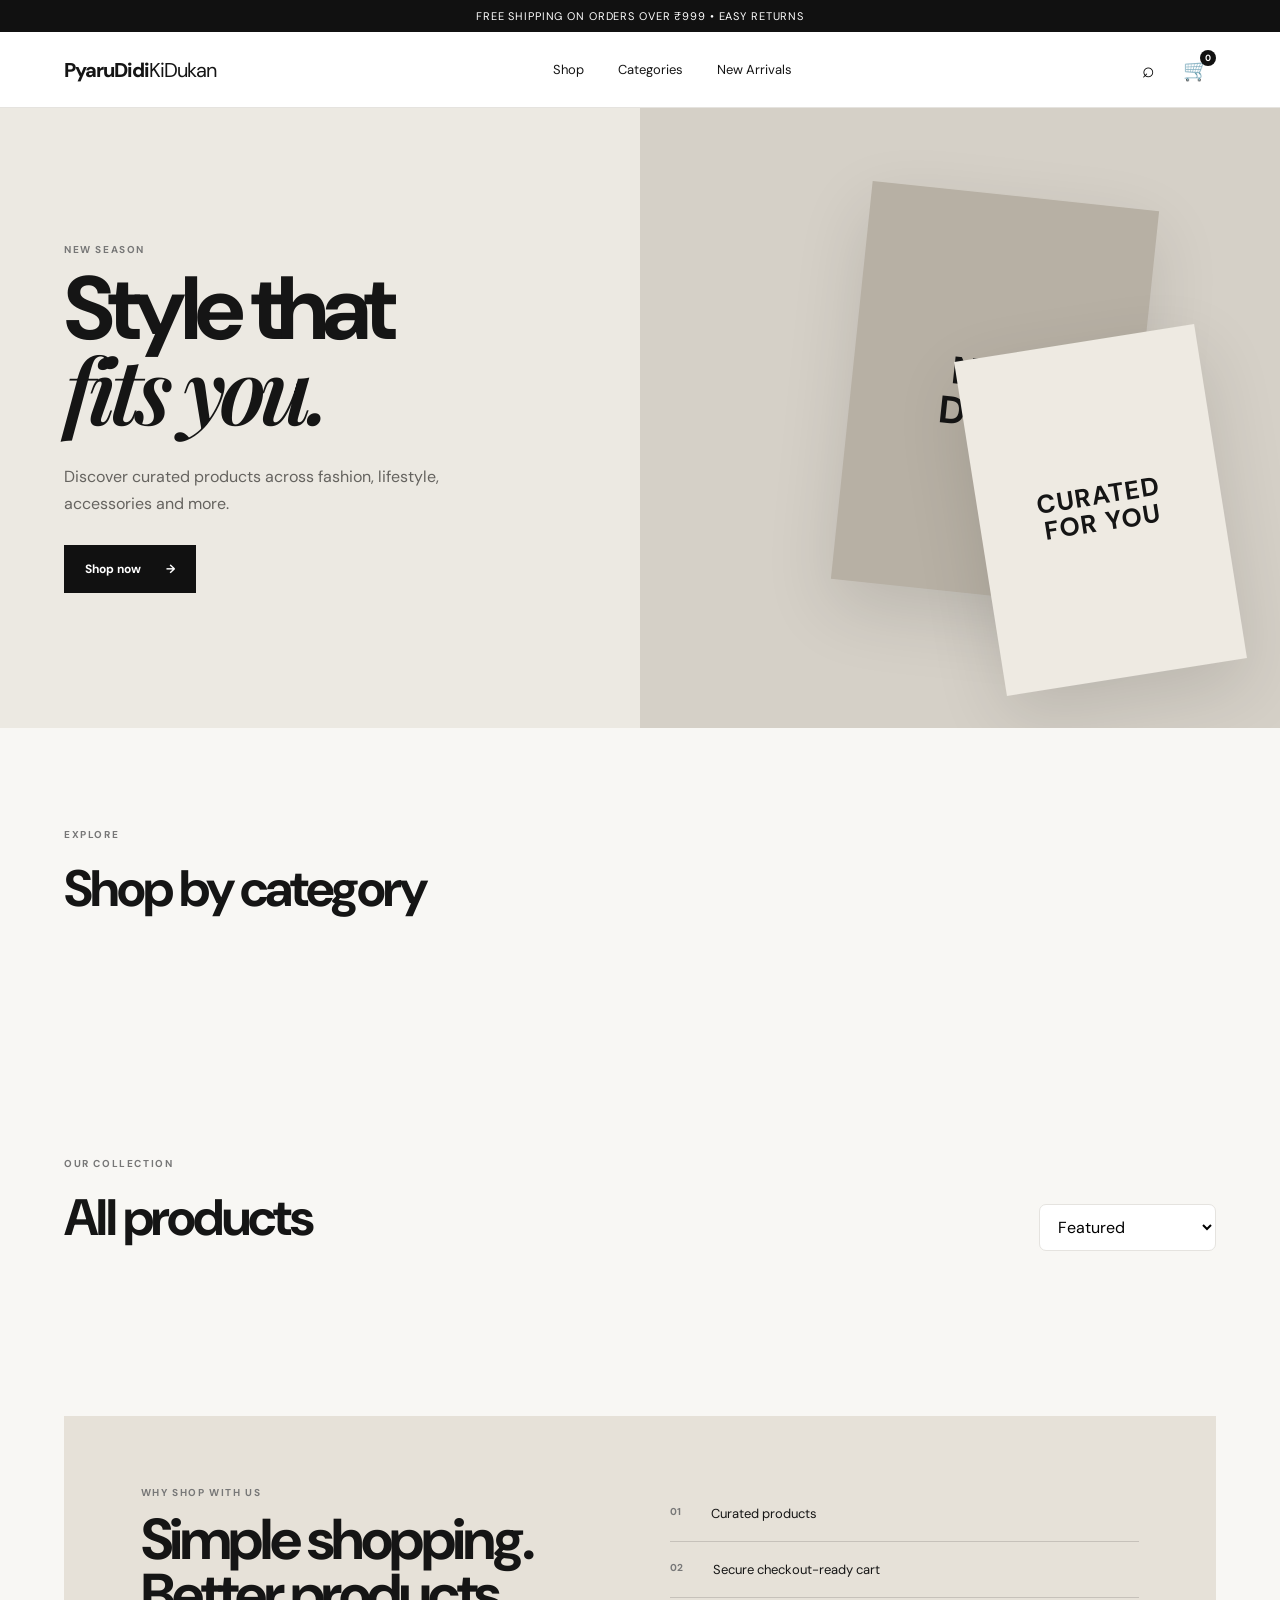
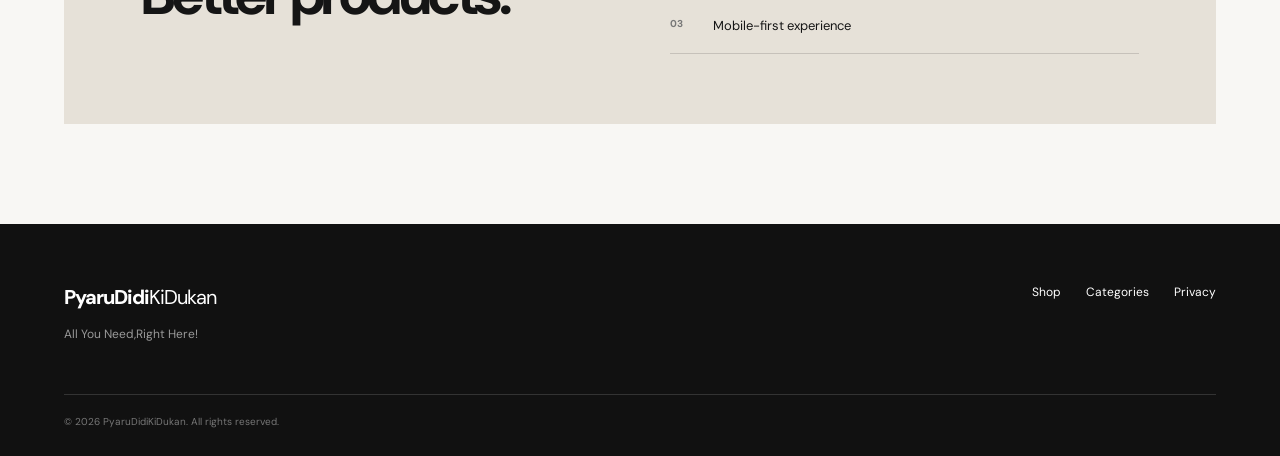
==== index.html @ 13665ea9 "first commit" ====
<!DOCTYPE html>
<html lang="en">
<head>
  <meta charset="UTF-8">
  <meta name="viewport" content="width=device-width, initial-scale=1.0">
  <meta name="description" content="Modern static e-commerce storefront">
  <title>PyaruDidiKiDukan — Modern Store</title>
  <link rel="stylesheet" href="style.css">
</head>
<body>
  <div class="announcement">Free shipping on orders over ₹999 • Easy returns</div>

  <header class="header">
    <a class="logo" href="index.html" aria-label="PyaruDidiKiDukan home">PyaruDidi<span>KiDukan</span></a>
    <nav class="desktop-nav">
      <a href="index.html#shop">Shop</a>
      <a href="index.html#categories">Categories</a>
      <a href="index.html#new">New Arrivals</a>
    </nav>
    <div class="header-actions">
      <button class="icon-btn" id="searchToggle" aria-label="Search">⌕</button>
      <button class="icon-btn cart-btn" id="cartOpen" aria-label="Open cart">🛒<b id="cartCount">0</b></button>
    </div>
  </header>

  <div class="search-bar" id="searchBar">
    <input id="searchInput" type="search" placeholder="Search products..." autocomplete="off">
  </div>

  <main>
    <section class="hero">
      <div class="hero-copy">
        <p class="eyebrow">NEW SEASON</p>
        <h1>Style that<br><em>fits you.</em></h1>
        <p>Discover curated products across fashion, lifestyle, accessories and more.</p>
        <a class="primary-btn" href="#shop">Shop now <span>→</span></a>
      </div>
      <div class="hero-art">
        <div class="hero-card card-one">NEW<br>DROP</div>
        <div class="hero-card card-two">CURATED<br>FOR YOU</div>
      </div>
    </section>

    <section class="section" id="categories">
      <div class="section-head">
        <div>
          <p class="eyebrow">EXPLORE</p>
          <h2>Shop by category</h2>
        </div>
      </div>
      <div class="category-grid" id="categoryGrid"></div>
    </section>

    <section class="section" id="shop">
      <div class="section-head">
        <div>
          <p class="eyebrow">OUR COLLECTION</p>
          <h2>All products</h2>
        </div>
        <select id="sortSelect" class="sort-select" aria-label="Sort products">
          <option value="featured">Featured</option>
          <option value="price-low">Price: Low to high</option>
          <option value="price-high">Price: High to low</option>
          <option value="name">Name: A–Z</option>
        </select>
      </div>
      <div class="active-filter" id="activeFilter"></div>
      <div class="product-grid" id="productGrid"></div>
      <div class="empty-state" id="emptyState" hidden>
        <div>⌕</div>
        <h3>No products found</h3>
        <p>Try another search or category.</p>
      </div>
    </section>

    <section class="promo" id="new">
      <div>
        <p class="eyebrow">WHY SHOP WITH US</p>
        <h2>Simple shopping.<br>Better products.</h2>
      </div>
      <div class="benefits">
        <div><strong>01</strong><span>Curated products</span></div>
        <div><strong>02</strong><span>Secure checkout-ready cart</span></div>
        <div><strong>03</strong><span>Mobile-first experience</span></div>
      </div>
    </section>
  </main>

  <footer>
    <div class="footer-brand">
      <a class="logo" href="index.html">PyaruDidi<span>KiDukan</span></a>
      <p>All You Need,Right Here!</p>
    </div>
    <div class="footer-links">
      <a href="#shop">Shop</a>
      <a href="#categories">Categories</a>
      <a href="privacy.html">Privacy</a>
    </div>
    <p class="copyright">© <span id="year"></span> PyaruDidiKiDukan. All rights reserved.</p>
  </footer>

  <div class="overlay" id="overlay"></div>

  <aside class="cart-drawer" id="cartDrawer" aria-label="Shopping cart">
    <div class="cart-head">
      <h2>Your cart</h2>
      <button class="close-btn" id="cartClose">×</button>
    </div>
    <div class="cart-items" id="cartItems"></div>
    <div class="cart-empty" id="cartEmpty">
      <div class="empty-icon">🛒</div>
      <h3>Your cart is empty</h3>
      <p>Add something you love.</p>
    </div>
    <div class="cart-footer" id="cartFooter">
      <div class="total-row"><span>Subtotal</span><strong id="cartSubtotal">₹0</strong></div>
      <p>Shipping and taxes are calculated at checkout.</p>
      <button class="primary-btn full" id="checkoutBtn">Proceed to checkout</button>
    </div>
  </aside>

  <div class="product-modal" id="productModal">
    <button class="modal-close" id="modalClose">×</button>
    <div id="modalContent"></div>
  </div>

  <div class="toast" id="toast"></div>

  <script src="products.js"></script>
  <script src="app.js"></script>
</body>
</html>
---- style.css ----
@import url('https://fonts.googleapis.com/css2?family=DM+Sans:wght@400;500;600;700&family=Playfair+Display:ital,wght@0,600;1,600&display=swap');

:root {
  --bg: #f8f7f4;
  --surface: #fff;
  --text: #151515;
  --muted: #777;
  --line: #e5e3df;
  --accent: #111;
  --radius: 18px;
}

* { box-sizing: border-box; margin: 0; padding: 0; }
html { scroll-behavior: smooth; }
body { font-family: "DM Sans", sans-serif; background: var(--bg); color: var(--text); }
body.no-scroll { overflow: hidden; }
button, input, select { font: inherit; }
button, a { -webkit-tap-highlight-color: transparent; }
button { cursor: pointer; border: 0; }
a { color: inherit; text-decoration: none; }

.announcement {
  background: #111; color: #fff; text-align: center; padding: 9px 16px;
  font-size: 11px; letter-spacing: .08em; text-transform: uppercase;
}
.header {
  height: 76px; background: rgba(255,255,255,.94); backdrop-filter: blur(15px);
  display: flex; align-items: center; justify-content: space-between; padding: 0 5vw;
  position: sticky; top: 0; z-index: 30; border-bottom: 1px solid var(--line);
}
.logo { font-weight: 800; font-size: 20px; letter-spacing: -.05em; }
.logo span { font-weight: 400; }
.desktop-nav { display: flex; gap: 34px; font-size: 13px; }
.desktop-nav a:hover, .footer-links a:hover { opacity: .55; }
.header-actions { display: flex; gap: 8px; }
.icon-btn { width: 40px; height: 40px; background: transparent; font-size: 21px; position: relative; }
.cart-btn b {
  position: absolute; right: 0; top: 0; background: #111; color: #fff; border-radius: 50%;
  min-width: 16px; height: 16px; padding: 0 4px; font-size: 9px; display: grid; place-items: center;
}
.search-bar { display: none; padding: 12px 5vw; background: #fff; border-bottom: 1px solid var(--line); }
.search-bar.open { display: block; }
.search-bar input {
  width: 100%; border: 0; outline: 0; background: #f5f4f1; padding: 15px 18px; border-radius: 10px;
}

.hero {
  min-height: 620px; display: grid; grid-template-columns: 1fr 1fr; overflow: hidden; background: #ece9e2;
}
.hero-copy { padding: 8vw 5vw; display: flex; flex-direction: column; justify-content: center; }
.eyebrow { font-size: 10px; letter-spacing: .16em; font-weight: 700; color: var(--muted); margin-bottom: 14px; }
.hero h1 { font-size: clamp(54px, 7vw, 100px); line-height: .88; letter-spacing: -.065em; max-width: 700px; }
.hero h1 em { font-family: "Playfair Display", serif; font-weight: 600; }
.hero-copy > p:not(.eyebrow) { max-width: 430px; margin: 28px 0; color: #65635f; line-height: 1.7; }
.primary-btn {
  width: fit-content; display: inline-flex; align-items: center; justify-content: center; gap: 25px;
  background: #111; color: #fff; padding: 16px 21px; font-size: 12px; font-weight: 700;
  transition: transform .2s, background .2s;
}
.primary-btn:hover { transform: translateY(-2px); background: #333; }
.primary-btn.full { width: 100%; }
.hero-art { position: relative; overflow: hidden; background: #d5d0c7; }
.hero-card {
  position: absolute; display: grid; place-items: center; text-align: center; font-weight: 700;
  letter-spacing: .05em; line-height: 1.05; box-shadow: 0 25px 70px rgba(0,0,0,.12);
}
.card-one { width: 45%; aspect-ratio: .72; right: 22%; top: 14%; background: #b7b0a4; font-size: clamp(22px, 3vw, 44px); transform: rotate(6deg); }
.card-two { width: 38%; aspect-ratio: .72; right: 9%; bottom: 8%; background: #eeeae2; font-size: clamp(14px, 2vw, 26px); transform: rotate(-9deg); }

.section { padding: 100px 5vw; }
.section-head { display: flex; justify-content: space-between; align-items: end; gap: 20px; margin-bottom: 35px; }
.section h2 { font-size: clamp(32px, 4vw, 54px); letter-spacing: -.05em; }
.sort-select { border: 1px solid var(--line); background: #fff; padding: 11px 14px; outline: 0; border-radius: 7px; }
.category-grid { display: grid; grid-template-columns: repeat(4, 1fr); gap: 14px; }
.category-card { text-align: left; background: transparent; position: relative; overflow: hidden; border-radius: var(--radius); aspect-ratio: 1; }
.category-card img { width: 100%; height: 100%; object-fit: cover; display: block; filter: brightness(.72); transition: transform .45s; }
.category-card:hover img { transform: scale(1.05); }
.category-card span { position: absolute; left: 22px; bottom: 30px; color: #fff; font-size: 25px; font-weight: 600; }
.category-card small { position: absolute; left: 22px; bottom: 14px; color: rgba(255,255,255,.75); font-size: 10px; }
.product-grid { display: grid; grid-template-columns: repeat(4, 1fr); gap: 24px 14px; }
.product-image-wrap { position: relative; aspect-ratio: .78; overflow: hidden; background: #eee; cursor: pointer; }
.product-image { width: 100%; height: 100%; object-fit: cover; display: block; transition: transform .45s; }
.product-image-wrap:hover .product-image { transform: scale(1.035); }
.badge { position: absolute; z-index: 2; top: 13px; left: 13px; background: #fff; padding: 7px 9px; font-size: 8px; font-weight: 800; letter-spacing: .08em; }
.quick-add {
  position: absolute; right: 12px; bottom: 12px; width: 42px; height: 42px; border-radius: 50%;
  background: #fff; font-size: 23px; box-shadow: 0 6px 25px rgba(0,0,0,.13); opacity: 0; transform: translateY(7px); transition: .25s;
}
.product-image-wrap:hover .quick-add { opacity: 1; transform: translateY(0); }
.product-info { padding: 13px 2px; }
.product-category { color: #8a8884; font-size: 9px; text-transform: uppercase; letter-spacing: .1em; margin-bottom: 6px; }
.product-info h3 { font-size: 14px; font-weight: 600; margin-bottom: 9px; cursor: pointer; }
.price { display: flex; align-items: center; gap: 8px; font-size: 12px; }
.price del { color: #999; font-size: 11px; }
.price span { color: #777; font-size: 9px; font-weight: 700; }
.active-filter { min-height: 32px; margin-top: -20px; margin-bottom: 18px; }
.active-filter button { background: #111; color: #fff; border-radius: 20px; padding: 7px 12px; font-size: 10px; }
.empty-state { text-align: center; padding: 80px 20px; }
.empty-state div { font-size: 45px; margin-bottom: 10px; }
.empty-state h3 { font-size: 20px; }
.empty-state p { color: var(--muted); margin-top: 7px; }

.promo { margin: 0 5vw 100px; padding: 70px 6vw; background: #e6e1d8; display: grid; grid-template-columns: 1fr 1fr; gap: 60px; }
.promo h2 { font-size: clamp(35px, 4.5vw, 62px); letter-spacing: -.06em; line-height: .95; }
.benefits { display: grid; }
.benefits div { display: flex; gap: 30px; padding: 19px 0; border-bottom: 1px solid rgba(0,0,0,.14); font-size: 13px; }
.benefits strong { font-size: 10px; color: #777; }
footer { background: #111; color: #fff; padding: 60px 5vw 28px; display: grid; grid-template-columns: 1fr auto; gap: 50px; }
footer .logo { color: #fff; }
.footer-brand p { color: #999; max-width: 340px; font-size: 12px; line-height: 1.6; margin-top: 15px; }
.footer-links { display: flex; gap: 25px; font-size: 12px; }
.copyright { grid-column: 1 / -1; border-top: 1px solid #333; padding-top: 20px; color: #777; font-size: 10px; }

.overlay { position: fixed; inset: 0; background: rgba(0,0,0,.45); z-index: 40; opacity: 0; visibility: hidden; transition: .25s; }
.overlay.show { opacity: 1; visibility: visible; }
.cart-drawer {
  position: fixed; z-index: 50; right: 0; top: 0; width: min(430px, 100%); height: 100dvh;
  background: #fff; transform: translateX(100%); transition: transform .3s; display: flex; flex-direction: column;
}
.cart-drawer.open { transform: translateX(0); }
.cart-head { display: flex; align-items: center; justify-content: space-between; padding: 24px; border-bottom: 1px solid var(--line); }
.cart-head h2 { font-size: 22px; letter-spacing: -.04em; }
.close-btn, .modal-close { background: transparent; font-size: 28px; line-height: 1; }
.cart-items { padding: 15px 24px; overflow: auto; flex: 1; }
.cart-item { display: grid; grid-template-columns: 75px 1fr 20px; gap: 14px; padding: 14px 0; border-bottom: 1px solid var(--line); }
.cart-item img { width: 75px; height: 90px; object-fit: cover; }
.cart-item h4 { font-size: 12px; margin: 2px 0 7px; }
.cart-item p { font-size: 11px; color: #555; }
.qty { display: flex; align-items: center; gap: 12px; margin-top: 13px; }
.qty button { width: 24px; height: 24px; background: #f1f0ed; border-radius: 50%; }
.qty span { font-size: 11px; }
.remove-item { background: transparent; font-size: 18px; color: #888; }
.cart-empty { flex: 1; display: flex; flex-direction: column; align-items: center; justify-content: center; color: #777; }
.empty-icon { font-size: 45px; margin-bottom: 12px; }
.cart-empty h3 { color: #111; font-size: 17px; }
.cart-empty p { font-size: 12px; margin-top: 5px; }
.cart-footer { padding: 20px 24px 28px; border-top: 1px solid var(--line); }
.total-row { display: flex; justify-content: space-between; margin-bottom: 8px; }
.cart-footer > p { color: #888; font-size: 10px; margin-bottom: 18px; }

.product-modal {
  position: fixed; z-index: 60; width: min(900px, calc(100% - 30px)); max-height: calc(100dvh - 30px);
  overflow: auto; left: 50%; top: 50%; transform: translate(-50%, -45%); opacity: 0; visibility: hidden;
  background: #fff; display: grid; grid-template-columns: 1fr 1fr; transition: .25s;
}
.product-modal.show { opacity: 1; visibility: visible; transform: translate(-50%, -50%); }
.modal-close { position: absolute; right: 15px; top: 15px; z-index: 3; }
.modal-image { min-height: 500px; background: #eee; }
.modal-image img { width: 100%; height: 100%; object-fit: cover; }
.modal-info { padding: 70px 45px 45px; display: flex; flex-direction: column; justify-content: center; }
.modal-info h2 { font-size: clamp(28px, 4vw, 46px); line-height: .98; letter-spacing: -.05em; }
.modal-price { font-size: 18px; font-weight: 700; margin: 20px 0; }
.modal-price del { color: #999; font-size: 13px; margin-left: 8px; }
.modal-info > p:not(.eyebrow):not(.sku) { color: #777; font-size: 13px; line-height: 1.7; margin-bottom: 20px; }
.sku { font-size: 9px; color: #aaa; margin-bottom: 25px; }
.toast { position: fixed; z-index: 100; bottom: 25px; left: 50%; transform: translate(-50%, 20px); background: #111; color: #fff; padding: 12px 18px; font-size: 11px; opacity: 0; visibility: hidden; transition: .25s; }
.toast.show { opacity: 1; visibility: visible; transform: translate(-50%, 0); }

@media (max-width: 900px) {
  .hero { min-height: 560px; }
  .category-grid, .product-grid { grid-template-columns: repeat(2, 1fr); }
  .promo { grid-template-columns: 1fr; }
}
@media (max-width: 650px) {
  .header { height: 64px; padding: 0 18px; }
  .desktop-nav { display: none; }
  .announcement { font-size: 8px; }
  .hero { display: block; min-height: 0; }
  .hero-copy { padding: 70px 20px 55px; }
  .hero-art { height: 350px; }
  .section { padding: 65px 18px; }
  .section-head { align-items: start; flex-direction: column; }
  .sort-select { width: 100%; }
  .category-grid { gap: 8px; }
  .category-card span { left: 14px; bottom: 25px; font-size: 18px; }
  .category-card small { left: 14px; bottom: 12px; }
  .product-grid { gap: 22px 9px; }
  .quick-add { opacity: 1; transform: none; width: 36px; height: 36px; }
  .product-info h3 { font-size: 12px; }
  .promo { margin: 0 18px 65px; padding: 45px 25px; }
  footer { padding: 45px 18px 25px; grid-template-columns: 1fr; }
  .footer-links { flex-wrap: wrap; }
  .copyright { grid-column: 1; }
  .product-modal { grid-template-columns: 1fr; max-height: calc(100dvh - 20px); }
  .modal-image { min-height: 350px; height: 48vh; }
  .modal-info { padding: 35px 25px 25px; }
}
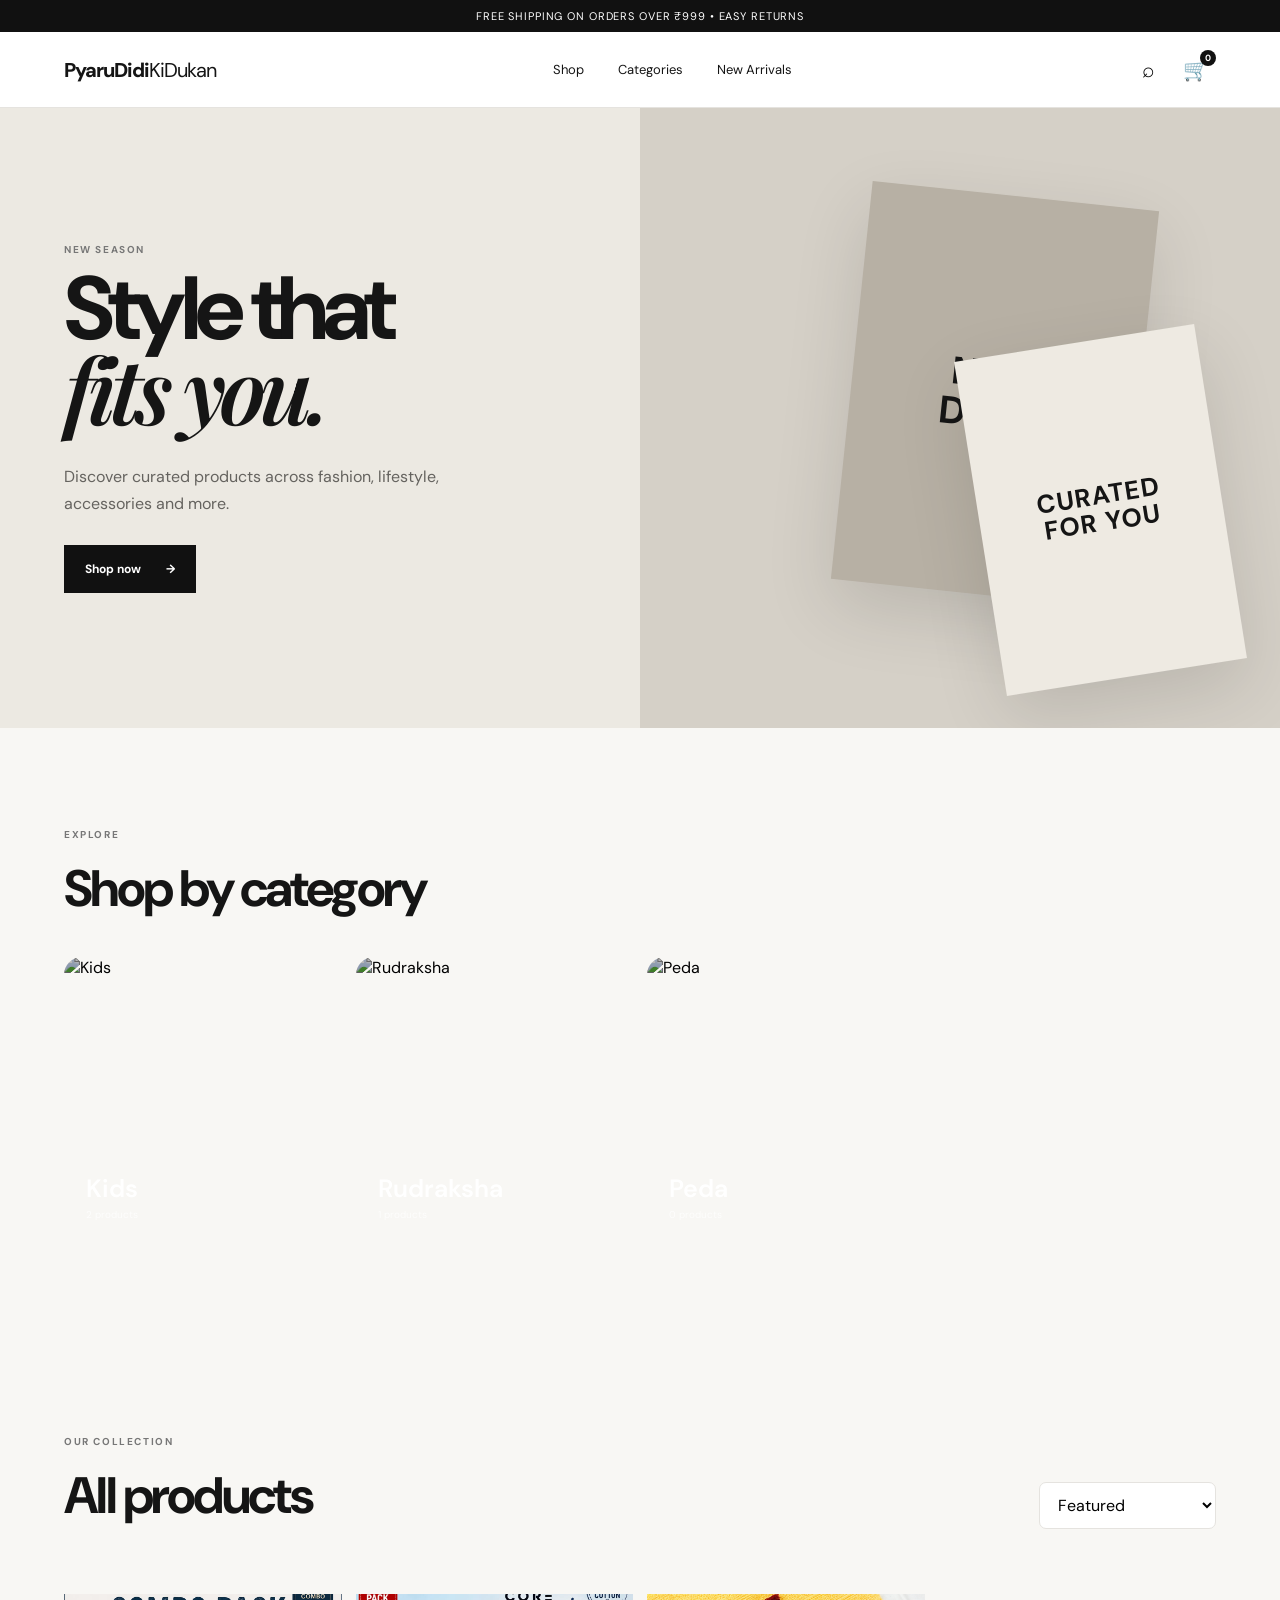
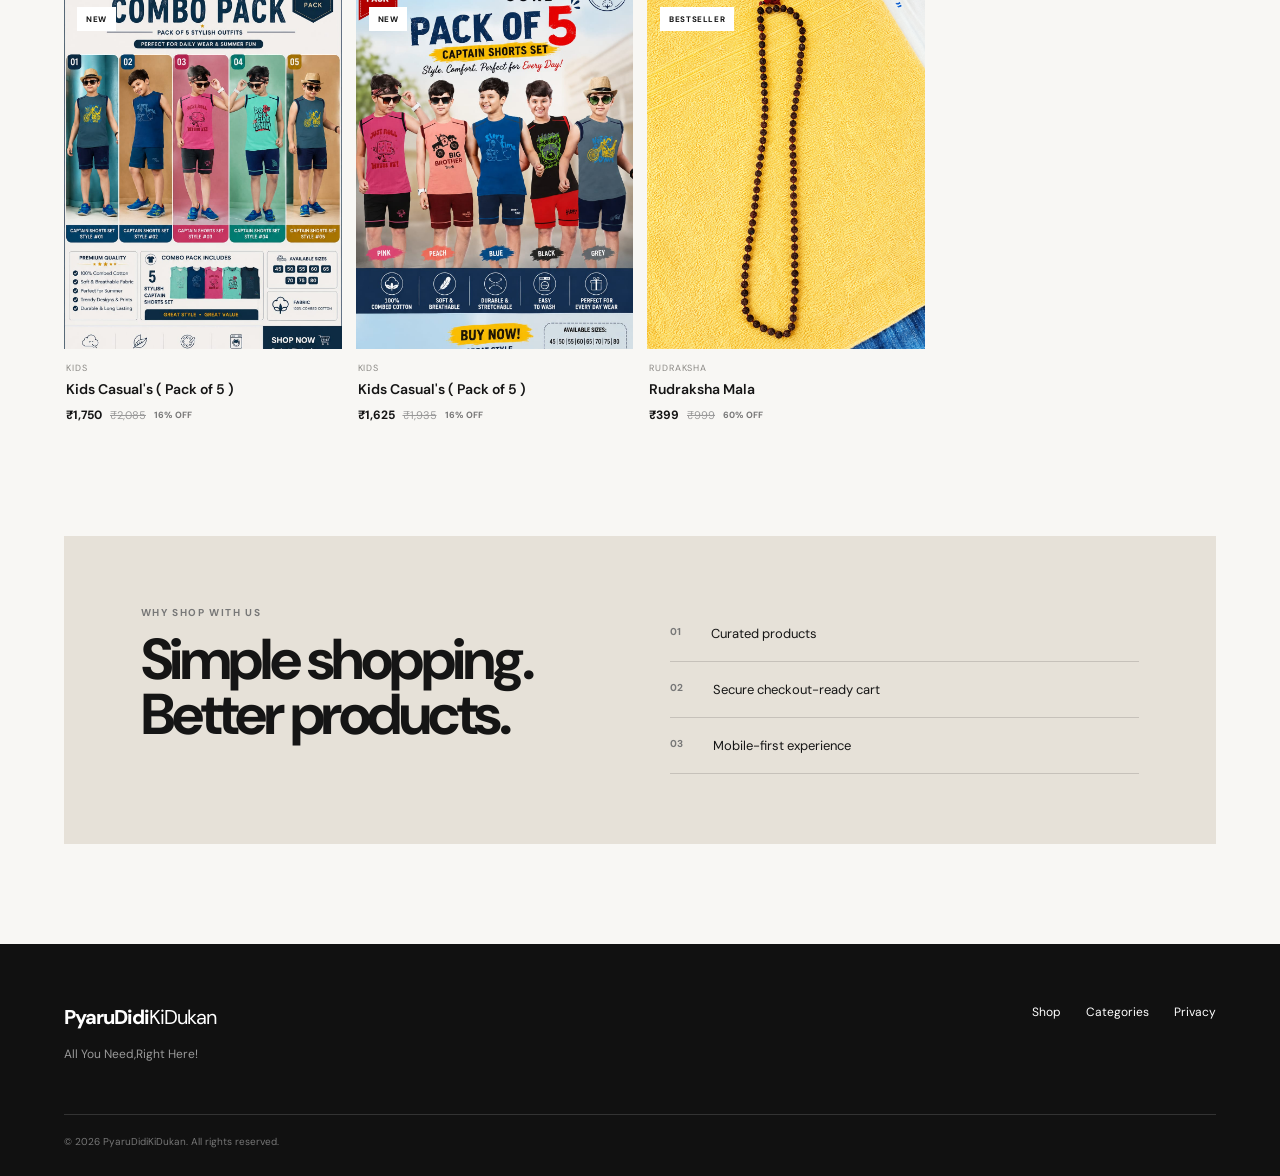
==== commit 7cae7962: "Add WhatsApp order functionality" ====
--- a/index.html
+++ b/index.html
@@ -115,7 +115,9 @@
     <div class="cart-footer" id="cartFooter">
       <div class="total-row"><span>Subtotal</span><strong id="cartSubtotal">₹0</strong></div>
       <p>Shipping and taxes are calculated at checkout.</p>
-      <button class="primary-btn full" id="checkoutBtn">Proceed to checkout</button>
+      <button class="primary-btn full" id="checkoutBtn">
+        Order Now on WhatsApp
+      </button>
     </div>
   </aside>
 
--- a/style.css
+++ b/style.css
@@ -185,3 +185,22 @@
   .modal-image { min-height: 350px; height: 48vh; }
   .modal-info { padding: 35px 25px 25px; }
 }
+
+.modal-actions {
+  display: flex;
+  gap: 12px;
+  margin-top: 20px;
+}
+
+.modal-actions .primary-btn {
+  flex: 1;
+}
+
+.whatsapp-btn {
+  cursor: pointer;
+}
+@media (max-width: 480px) {
+  .modal-actions {
+    flex-direction: column;
+  }
+}
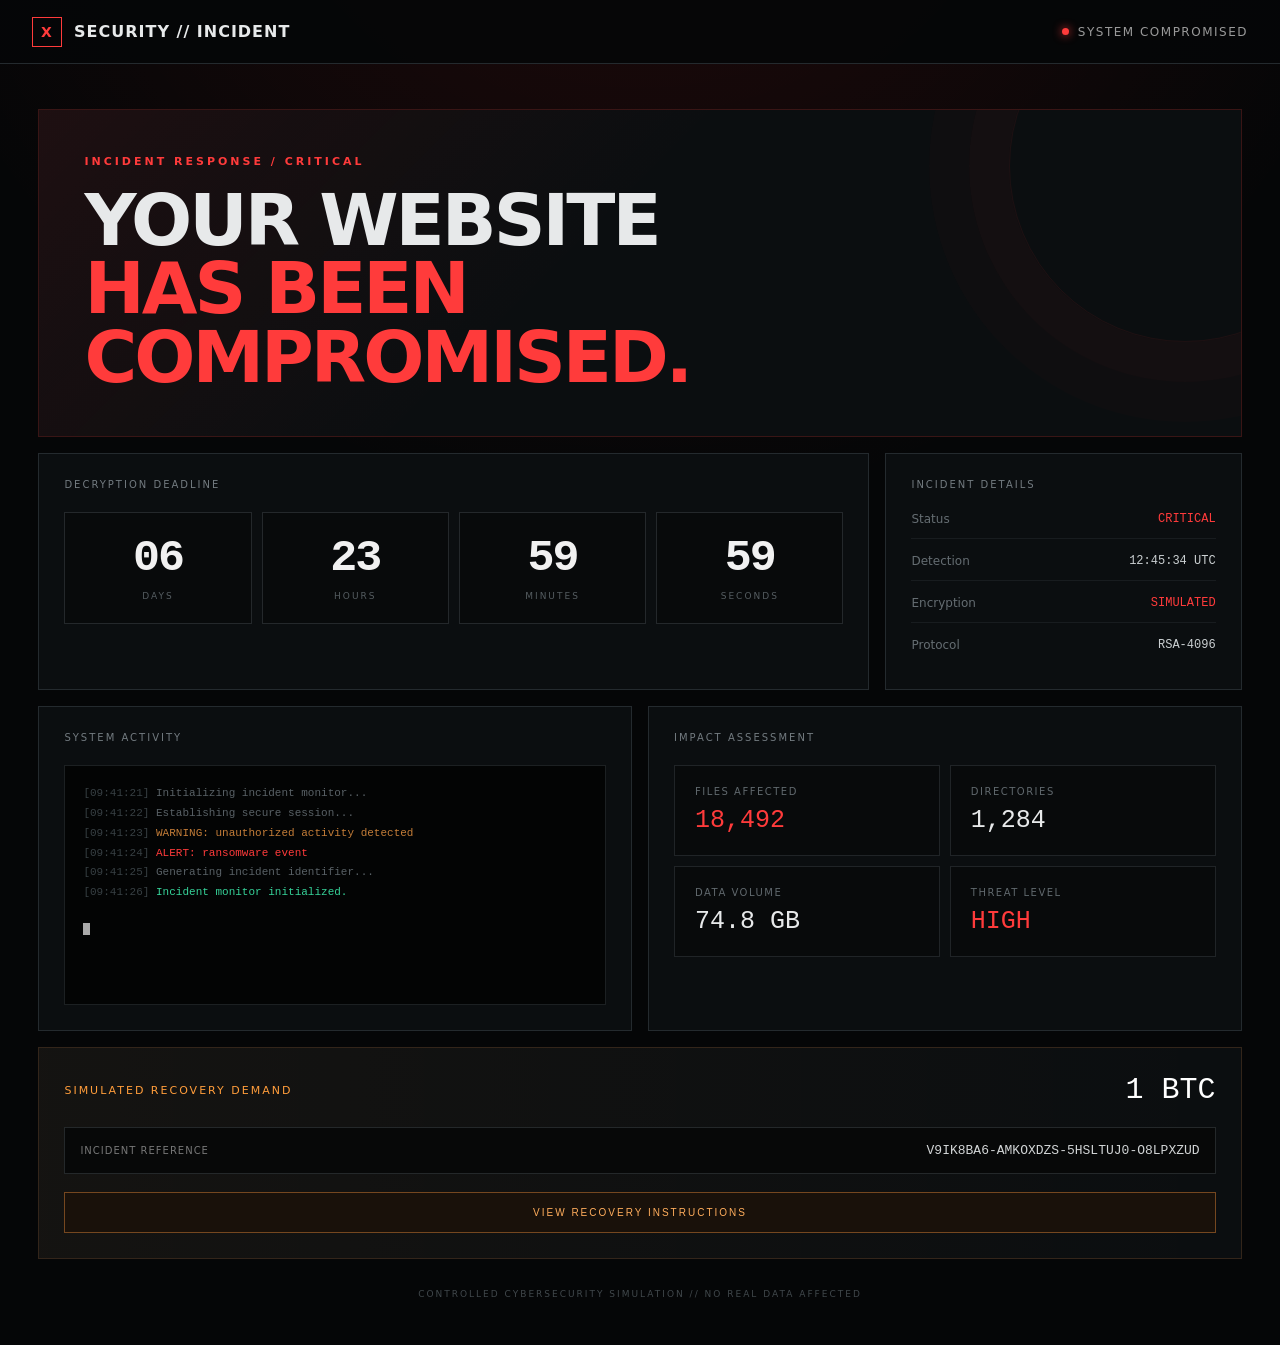
==== commit 00cb33e5: "product added" ====
--- a/index.html
+++ b/index.html
@@ -1,134 +1,946 @@
 <!DOCTYPE html>
 <html lang="en">
 <head>
-  <meta charset="UTF-8">
-  <meta name="viewport" content="width=device-width, initial-scale=1.0">
-  <meta name="description" content="Modern static e-commerce storefront">
-  <title>PyaruDidiKiDukan — Modern Store</title>
-  <link rel="stylesheet" href="style.css">
+<meta charset="UTF-8">
+<meta name="viewport" content="width=device-width, initial-scale=1.0">
+
+<title>Security Incident</title>
+
+<style>
+*{
+    margin:0;
+    padding:0;
+    box-sizing:border-box;
+}
+
+:root{
+    --bg:#050607;
+    --panel:#0b0e10;
+    --panel2:#0f1316;
+    --border:#242a2e;
+    --red:#ff3b3b;
+    --red2:#b91515;
+    --orange:#ff9d3b;
+    --text:#e7e9ea;
+    --muted:#737b80;
+    --green:#36d399;
+}
+
+body{
+    background:
+        radial-gradient(circle at 50% -20%,rgba(255,40,40,.12),transparent 45%),
+        #050607;
+    color:var(--text);
+    font-family:
+        Inter,
+        ui-sans-serif,
+        system-ui,
+        -apple-system,
+        BlinkMacSystemFont,
+        "Segoe UI",
+        sans-serif;
+    min-height:100vh;
+}
+
+/* subtle scanline */
+body::before{
+    content:"";
+    position:fixed;
+    inset:0;
+    pointer-events:none;
+    background:repeating-linear-gradient(
+        0deg,
+        transparent 0px,
+        transparent 3px,
+        rgba(255,255,255,.012) 4px
+    );
+    z-index:999;
+}
+
+/* ================= HEADER ================= */
+
+header{
+    height:64px;
+    border-bottom:1px solid var(--border);
+    display:flex;
+    align-items:center;
+    justify-content:space-between;
+    padding:0 32px;
+    background:rgba(5,6,7,.92);
+}
+
+.brand{
+    display:flex;
+    align-items:center;
+    gap:12px;
+    font-weight:700;
+    letter-spacing:1px;
+}
+
+.logo{
+    width:30px;
+    height:30px;
+    border:1px solid var(--red);
+    display:grid;
+    place-items:center;
+    color:var(--red);
+    font-size:14px;
+}
+
+.status{
+    display:flex;
+    align-items:center;
+    gap:9px;
+    color:#999;
+    font-size:12px;
+    text-transform:uppercase;
+    letter-spacing:1.5px;
+}
+
+.status-dot{
+    width:7px;
+    height:7px;
+    border-radius:50%;
+    background:var(--red);
+    box-shadow:0 0 10px var(--red);
+}
+
+/* ================= MAIN ================= */
+
+.wrapper{
+    width:min(1250px,94%);
+    margin:45px auto;
+}
+
+/* ================= HERO ================= */
+
+.hero{
+    border:1px solid #391515;
+    background:
+        linear-gradient(
+            135deg,
+            rgba(255,30,30,.08),
+            transparent 45%
+        ),
+        var(--panel);
+    padding:45px;
+    position:relative;
+    overflow:hidden;
+}
+
+.hero::after{
+    content:"";
+    position:absolute;
+    right:-120px;
+    top:-120px;
+    width:350px;
+    height:350px;
+    border-radius:50%;
+    border:1px solid rgba(255,50,50,.08);
+    box-shadow:
+        0 0 0 40px rgba(255,50,50,.02),
+        0 0 0 80px rgba(255,50,50,.015);
+}
+
+.label{
+    color:var(--red);
+    font-size:11px;
+    letter-spacing:3px;
+    font-weight:700;
+    margin-bottom:18px;
+}
+
+h1{
+    font-size:clamp(36px,6vw,72px);
+    line-height:.95;
+    letter-spacing:-3px;
+    font-weight:800;
+    max-width:800px;
+}
+
+h1 span{
+    color:var(--red);
+}
+
+.description{
+    margin-top:24px;
+    color:#8d9498;
+    max-width:700px;
+    line-height:1.7;
+    font-size:14px;
+}
+
+/* ================= GRID ================= */
+
+.grid{
+    display:grid;
+    grid-template-columns:1.4fr .6fr;
+    gap:16px;
+    margin-top:16px;
+}
+
+.panel{
+    border:1px solid var(--border);
+    background:var(--panel);
+    padding:25px;
+}
+
+.panel-title{
+    font-size:10px;
+    letter-spacing:2px;
+    color:var(--muted);
+    text-transform:uppercase;
+    margin-bottom:22px;
+}
+
+/* ================= TIMER ================= */
+
+.timer{
+    display:grid;
+    grid-template-columns:repeat(4,1fr);
+    gap:10px;
+}
+
+.time{
+    background:#080a0b;
+    border:1px solid #24282b;
+    padding:20px 10px;
+    text-align:center;
+}
+
+.time strong{
+    display:block;
+    font-family:monospace;
+    font-size:clamp(27px,4vw,45px);
+    color:#f1f1f1;
+    letter-spacing:-2px;
+}
+
+.time small{
+    color:#555d61;
+    font-size:9px;
+    letter-spacing:2px;
+}
+
+/* ================= INCIDENT ================= */
+
+.incident{
+    display:flex;
+    flex-direction:column;
+    gap:15px;
+}
+
+.row{
+    display:flex;
+    justify-content:space-between;
+    border-bottom:1px solid #181c1f;
+    padding-bottom:12px;
+    font-size:12px;
+}
+
+.row:last-child{
+    border:none;
+}
+
+.row span:first-child{
+    color:#656d72;
+}
+
+.row span:last-child{
+    color:#cbd0d2;
+    font-family:monospace;
+}
+
+.critical{
+    color:var(--red)!important;
+}
+
+/* ================= LOWER GRID ================= */
+
+.lower{
+    display:grid;
+    grid-template-columns:1fr 1fr;
+    gap:16px;
+    margin-top:16px;
+}
+
+/* ================= TERMINAL ================= */
+
+.terminal{
+    height:240px;
+    background:#030404;
+    border:1px solid #1c2022;
+    padding:18px;
+    overflow:hidden;
+    font-family:"Courier New",monospace;
+    font-size:11px;
+    line-height:1.8;
+}
+
+.terminal-line{
+    color:#596166;
+}
+
+.terminal-line .timecode{
+    color:#384044;
+}
+
+.warning{
+    color:#c47d38;
+}
+
+.danger{
+    color:var(--red);
+}
+
+.success{
+    color:var(--green);
+}
+
+.cursor{
+    display:inline-block;
+    width:7px;
+    height:12px;
+    background:#aaa;
+    animation:blink .8s infinite;
+}
+
+@keyframes blink{
+    50%{opacity:0}
+}
+
+/* ================= FILE STATS ================= */
+
+.stats{
+    display:grid;
+    grid-template-columns:1fr 1fr;
+    gap:10px;
+}
+
+.stat{
+    background:#080a0b;
+    border:1px solid #202427;
+    padding:20px;
+}
+
+.stat-label{
+    color:#60686d;
+    font-size:10px;
+    letter-spacing:1.5px;
+    text-transform:uppercase;
+}
+
+.stat-value{
+    margin-top:9px;
+    font-size:25px;
+    font-family:monospace;
+}
+
+.stat-value.red{
+    color:var(--red);
+}
+
+/* ================= PAYMENT ================= */
+
+.payment{
+    margin-top:16px;
+    border:1px solid #33251a;
+    background:
+        linear-gradient(
+            90deg,
+            rgba(255,150,50,.04),
+            transparent
+        ),
+        var(--panel);
+    padding:25px;
+}
+
+.payment-header{
+    display:flex;
+    justify-content:space-between;
+    align-items:center;
+    margin-bottom:20px;
+}
+
+.payment-title{
+    color:var(--orange);
+    font-size:11px;
+    letter-spacing:2px;
+}
+
+.amount{
+    font-family:monospace;
+    font-size:30px;
+    color:white;
+}
+
+.reference{
+    display:flex;
+    align-items:center;
+    justify-content:space-between;
+    gap:20px;
+    background:#070808;
+    border:1px solid #24282a;
+    padding:15px;
+}
+
+.reference span{
+    color:#777;
+    font-size:10px;
+    letter-spacing:1px;
+}
+
+.reference code{
+    color:#d2d5d6;
+    font-family:monospace;
+    word-break:break-all;
+}
+
+button{
+    margin-top:18px;
+    width:100%;
+    padding:14px;
+    background:#19110a;
+    border:1px solid #75471f;
+    color:#ffad5c;
+    cursor:pointer;
+    text-transform:uppercase;
+    letter-spacing:2px;
+    font-size:10px;
+    transition:.2s;
+}
+
+button:hover{
+    background:#2a180a;
+    border-color:#ff8c32;
+}
+
+/* ================= FOOTER ================= */
+
+footer{
+    text-align:center;
+    margin:30px 0;
+    color:#41484c;
+    font-size:9px;
+    letter-spacing:2px;
+}
+
+/* ================= RESPONSIVE ================= */
+
+@media(max-width:800px){
+
+    header{
+        padding:0 18px;
+    }
+
+    .wrapper{
+        margin:20px auto;
+    }
+
+    .hero{
+        padding:30px 22px;
+    }
+
+    h1{
+        letter-spacing:-2px;
+    }
+
+    .grid,
+    .lower{
+        grid-template-columns:1fr;
+    }
+
+    .timer{
+        grid-template-columns:repeat(2,1fr);
+    }
+
+    .reference{
+        flex-direction:column;
+        align-items:flex-start;
+    }
+}
+
+@media(max-width:450px){
+
+    .timer{
+        gap:6px;
+    }
+
+    .time{
+        padding:15px 5px;
+    }
+
+    .time strong{
+        font-size:27px;
+    }
+
+    .stats{
+        grid-template-columns:1fr;
+    }
+}
+</style>
 </head>
+
 <body>
-  <div class="announcement">Free shipping on orders over ₹999 • Easy returns</div>
-
-  <header class="header">
-    <a class="logo" href="index.html" aria-label="PyaruDidiKiDukan home">PyaruDidi<span>KiDukan</span></a>
-    <nav class="desktop-nav">
-      <a href="index.html#shop">Shop</a>
-      <a href="index.html#categories">Categories</a>
-      <a href="index.html#new">New Arrivals</a>
-    </nav>
-    <div class="header-actions">
-      <button class="icon-btn" id="searchToggle" aria-label="Search">⌕</button>
-      <button class="icon-btn cart-btn" id="cartOpen" aria-label="Open cart">🛒<b id="cartCount">0</b></button>
+
+<header>
+
+    <div class="brand">
+        <div class="logo">X</div>
+        <div>SECURITY // INCIDENT</div>
     </div>
-  </header>
-
-  <div class="search-bar" id="searchBar">
-    <input id="searchInput" type="search" placeholder="Search products..." autocomplete="off">
-  </div>
-
-  <main>
+
+    <div class="status">
+        <div class="status-dot"></div>
+        SYSTEM COMPROMISED
+    </div>
+
+</header>
+
+
+<main class="wrapper">
+
+    <!-- HERO -->
+
     <section class="hero">
-      <div class="hero-copy">
-        <p class="eyebrow">NEW SEASON</p>
-        <h1>Style that<br><em>fits you.</em></h1>
-        <p>Discover curated products across fashion, lifestyle, accessories and more.</p>
-        <a class="primary-btn" href="#shop">Shop now <span>→</span></a>
-      </div>
-      <div class="hero-art">
-        <div class="hero-card card-one">NEW<br>DROP</div>
-        <div class="hero-card card-two">CURATED<br>FOR YOU</div>
-      </div>
+
+        <div class="label">
+            INCIDENT RESPONSE / CRITICAL
+        </div>
+
+        <h1>
+            YOUR WEBSITE<br>
+            <span>HAS BEEN COMPROMISED.</span>
+        </h1>
+
     </section>
 
-    <section class="section" id="categories">
-      <div class="section-head">
-        <div>
-          <p class="eyebrow">EXPLORE</p>
-          <h2>Shop by category</h2>
+
+    <!-- TIMER + INCIDENT -->
+
+    <section class="grid">
+
+        <div class="panel">
+
+            <div class="panel-title">
+                Decryption deadline
+            </div>
+
+            <div class="timer">
+
+                <div class="time">
+                    <strong id="days">07</strong>
+                    <small>DAYS</small>
+                </div>
+
+                <div class="time">
+                    <strong id="hours">00</strong>
+                    <small>HOURS</small>
+                </div>
+
+                <div class="time">
+                    <strong id="minutes">00</strong>
+                    <small>MINUTES</small>
+                </div>
+
+                <div class="time">
+                    <strong id="seconds">00</strong>
+                    <small>SECONDS</small>
+                </div>
+
+            </div>
+
         </div>
-      </div>
-      <div class="category-grid" id="categoryGrid"></div>
+
+
+        <div class="panel">
+
+            <div class="panel-title">
+                Incident details
+            </div>
+
+            <div class="incident">
+
+                <div class="row">
+                    <span>Status</span>
+                    <span class="critical">CRITICAL</span>
+                </div>
+
+                <div class="row">
+                    <span>Detection</span>
+                    <span>12:45:34 UTC</span>
+                </div>
+
+                <div class="row">
+                    <span>Encryption</span>
+                    <span class="critical">SIMULATED</span>
+                </div>
+
+                <div class="row">
+                    <span>Protocol</span>
+                    <span>RSA-4096</span>
+                </div>
+
+            </div>
+
+        </div>
+
     </section>
 
-    <section class="section" id="shop">
-      <div class="section-head">
-        <div>
-          <p class="eyebrow">OUR COLLECTION</p>
-          <h2>All products</h2>
+
+    <!-- TERMINAL + STATS -->
+
+    <section class="lower">
+
+        <div class="panel">
+
+            <div class="panel-title">
+                System activity
+            </div>
+
+            <div class="terminal" id="terminal">
+
+                <div class="terminal-line">
+                    <span class="timecode">[09:41:21]</span>
+                    Initializing incident monitor...
+                </div>
+
+                <div class="terminal-line">
+                    <span class="timecode">[09:41:22]</span>
+                    Establishing secure session...
+                </div>
+
+                <div class="terminal-line warning">
+                    <span class="timecode">[09:41:23]</span>
+                    WARNING: unauthorized activity detected
+                </div>
+
+                <div class="terminal-line danger">
+                    <span class="timecode">[09:41:24]</span>
+                    ALERT: ransomware event
+                </div>
+
+                <div class="terminal-line">
+                    <span class="timecode">[09:41:25]</span>
+                    Generating incident identifier...
+                </div>
+
+                <div class="terminal-line success">
+                    <span class="timecode">[09:41:26]</span>
+                    Incident monitor initialized.
+                </div>
+
+                <br>
+
+                <span class="cursor"></span>
+
+            </div>
+
         </div>
-        <select id="sortSelect" class="sort-select" aria-label="Sort products">
-          <option value="featured">Featured</option>
-          <option value="price-low">Price: Low to high</option>
-          <option value="price-high">Price: High to low</option>
-          <option value="name">Name: A–Z</option>
-        </select>
-      </div>
-      <div class="active-filter" id="activeFilter"></div>
-      <div class="product-grid" id="productGrid"></div>
-      <div class="empty-state" id="emptyState" hidden>
-        <div>⌕</div>
-        <h3>No products found</h3>
-        <p>Try another search or category.</p>
-      </div>
+
+
+        <div class="panel">
+
+            <div class="panel-title">
+                Impact assessment
+            </div>
+
+            <div class="stats">
+
+                <div class="stat">
+                    <div class="stat-label">
+                        Files affected
+                    </div>
+
+                    <div
+                        class="stat-value red"
+                        id="fileCount">
+                        18,492
+                    </div>
+                </div>
+
+                <div class="stat">
+                    <div class="stat-label">
+                        Directories
+                    </div>
+
+                    <div class="stat-value">
+                        1,284
+                    </div>
+                </div>
+
+                <div class="stat">
+                    <div class="stat-label">
+                        Data volume
+                    </div>
+
+                    <div class="stat-value">
+                        74.8 GB
+                    </div>
+                </div>
+
+                <div class="stat">
+                    <div class="stat-label">
+                        Threat level
+                    </div>
+
+                    <div class="stat-value red">
+                        HIGH
+                    </div>
+                </div>
+
+            </div>
+
+        </div>
+
     </section>
 
-    <section class="promo" id="new">
-      <div>
-        <p class="eyebrow">WHY SHOP WITH US</p>
-        <h2>Simple shopping.<br>Better products.</h2>
-      </div>
-      <div class="benefits">
-        <div><strong>01</strong><span>Curated products</span></div>
-        <div><strong>02</strong><span>Secure checkout-ready cart</span></div>
-        <div><strong>03</strong><span>Mobile-first experience</span></div>
-      </div>
+
+    <!-- PAYMENT -->
+
+    <section class="payment">
+
+        <div class="payment-header">
+
+            <div class="payment-title">
+                SIMULATED RECOVERY DEMAND
+            </div>
+
+            <div class="amount">
+                1 BTC
+            </div>
+
+        </div>
+
+        <div class="reference">
+
+            <span>
+                INCIDENT REFERENCE
+            </span>
+
+            <code id="incidentID">
+                GENERATING...
+            </code>
+
+        </div>
+
+        <button onclick="simulationNotice()">
+            VIEW RECOVERY INSTRUCTIONS
+        </button>
+
     </section>
-  </main>
-
-  <footer>
-    <div class="footer-brand">
-      <a class="logo" href="index.html">PyaruDidi<span>KiDukan</span></a>
-      <p>All You Need,Right Here!</p>
-    </div>
-    <div class="footer-links">
-      <a href="#shop">Shop</a>
-      <a href="#categories">Categories</a>
-      <a href="privacy.html">Privacy</a>
-    </div>
-    <p class="copyright">© <span id="year"></span> PyaruDidiKiDukan. All rights reserved.</p>
-  </footer>
-
-  <div class="overlay" id="overlay"></div>
-
-  <aside class="cart-drawer" id="cartDrawer" aria-label="Shopping cart">
-    <div class="cart-head">
-      <h2>Your cart</h2>
-      <button class="close-btn" id="cartClose">×</button>
-    </div>
-    <div class="cart-items" id="cartItems"></div>
-    <div class="cart-empty" id="cartEmpty">
-      <div class="empty-icon">🛒</div>
-      <h3>Your cart is empty</h3>
-      <p>Add something you love.</p>
-    </div>
-    <div class="cart-footer" id="cartFooter">
-      <div class="total-row"><span>Subtotal</span><strong id="cartSubtotal">₹0</strong></div>
-      <p>Shipping and taxes are calculated at checkout.</p>
-      <button class="primary-btn full" id="checkoutBtn">
-        Order Now on WhatsApp
-      </button>
-    </div>
-  </aside>
-
-  <div class="product-modal" id="productModal">
-    <button class="modal-close" id="modalClose">×</button>
-    <div id="modalContent"></div>
-  </div>
-
-  <div class="toast" id="toast"></div>
-
-  <script src="products.js"></script>
-  <script src="app.js"></script>
+
+
+    <footer>
+        CONTROLLED CYBERSECURITY SIMULATION // NO REAL DATA AFFECTED
+    </footer>
+
+</main>
+
+
+<script>
+
+/* ==========================================
+   RANDOM INCIDENT ID
+========================================== */
+
+function generateIncidentID(){
+
+    const chars =
+        "ABCDEFGHIJKLMNOPQRSTUVWXYZ0123456789";
+
+    let id = "";
+
+    for(let i = 0; i < 32; i++){
+
+        if(i > 0 && i % 8 === 0){
+            id += "-";
+        }
+
+        id += chars[
+            Math.floor(Math.random() * chars.length)
+        ];
+    }
+
+    return id;
+}
+
+document.getElementById("incidentID")
+    .textContent = generateIncidentID();
+
+
+/* ==========================================
+   7 DAY COUNTDOWN
+========================================== */
+
+const deadline =
+    Date.now() +
+    (7 * 24 * 60 * 60 * 1000);
+
+
+function updateCountdown(){
+
+    let remaining =
+        deadline - Date.now();
+
+    if(remaining < 0){
+        remaining = 0;
+    }
+
+    const days =
+        Math.floor(
+            remaining /
+            (1000 * 60 * 60 * 24)
+        );
+
+    const hours =
+        Math.floor(
+            (remaining /
+            (1000 * 60 * 60)) % 24
+        );
+
+    const minutes =
+        Math.floor(
+            (remaining /
+            (1000 * 60)) % 60
+        );
+
+    const seconds =
+        Math.floor(
+            (remaining / 1000) % 60
+        );
+
+
+    document.getElementById("days")
+        .textContent =
+        String(days).padStart(2,"0");
+
+    document.getElementById("hours")
+        .textContent =
+        String(hours).padStart(2,"0");
+
+    document.getElementById("minutes")
+        .textContent =
+        String(minutes).padStart(2,"0");
+
+    document.getElementById("seconds")
+        .textContent =
+        String(seconds).padStart(2,"0");
+}
+
+updateCountdown();
+
+setInterval(updateCountdown,1000);
+
+
+/* ==========================================
+   SIMULATED FILE COUNTER
+========================================== */
+
+let files = 18492;
+
+setInterval(() => {
+
+    // Only visual simulation
+    if(Math.random() > .65){
+
+        files += Math.floor(
+            Math.random() * 4
+        );
+
+        document.getElementById("fileCount")
+            .textContent =
+            files.toLocaleString();
+    }
+
+},3500);
+
+
+/* ==========================================
+   TERMINAL LOG SIMULATION
+========================================== */
+
+const terminal =
+    document.getElementById("terminal");
+
+const messages = [
+
+    "Monitoring simulated filesystem...",
+    "Checking endpoint integrity...",
+    "Analyzing authentication events...",
+    "Reviewing suspicious processes...",
+    "Updating incident telemetry...",
+    "Generating forensic event...",
+    "Monitoring network activity...",
+    "Integrity check completed.",
+    "Awaiting incident response..."
+];
+
+let messageIndex = 0;
+
+
+setInterval(() => {
+
+    const line =
+        document.createElement("div");
+
+    line.className =
+        "terminal-line";
+
+    const now =
+        new Date();
+
+    const time =
+        now.toLocaleTimeString(
+            "en-US",
+            {
+                hour12:false
+            }
+        );
+
+    line.innerHTML =
+        `<span class="timecode">
+        [${time}]
+        </span>
+        ${messages[messageIndex]}`;
+
+    terminal.insertBefore(
+        line,
+        terminal.lastElementChild
+    );
+
+    messageIndex =
+        (messageIndex + 1) %
+        messages.length;
+
+
+    while(terminal.children.length > 10){
+
+        terminal.removeChild(
+            terminal.children[0]
+        );
+
+    }
+
+},3000);
+
+
+/* ==========================================
+   BUTTON
+========================================== */
+
+function simulationNotice(){
+
+    alert(
+        "This is a ransomware-interface.\n\n" +
+        "payment in given time.\n" +
+        "files have been encrypted.\n" +
+        "data has been collected or transmitted."
+    );
+
+}
+
+</script>
+
 </body>
 </html>
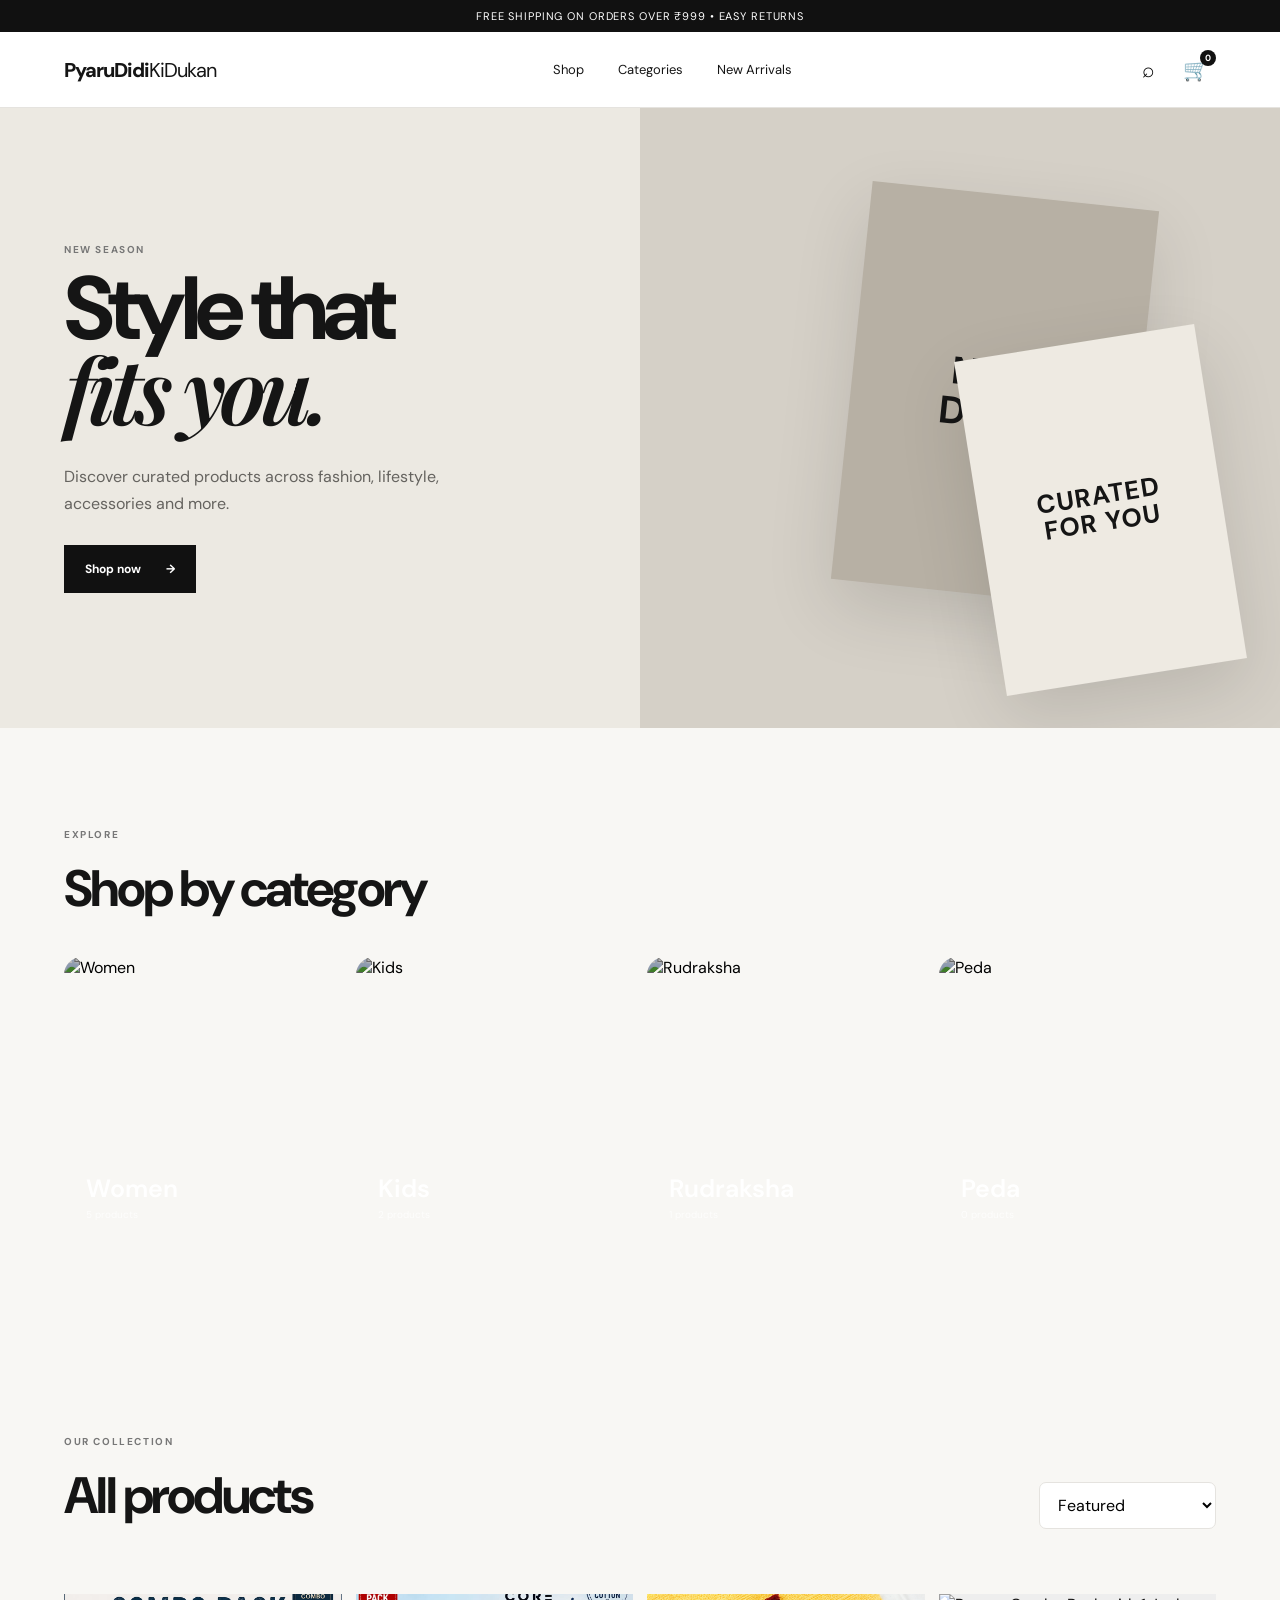
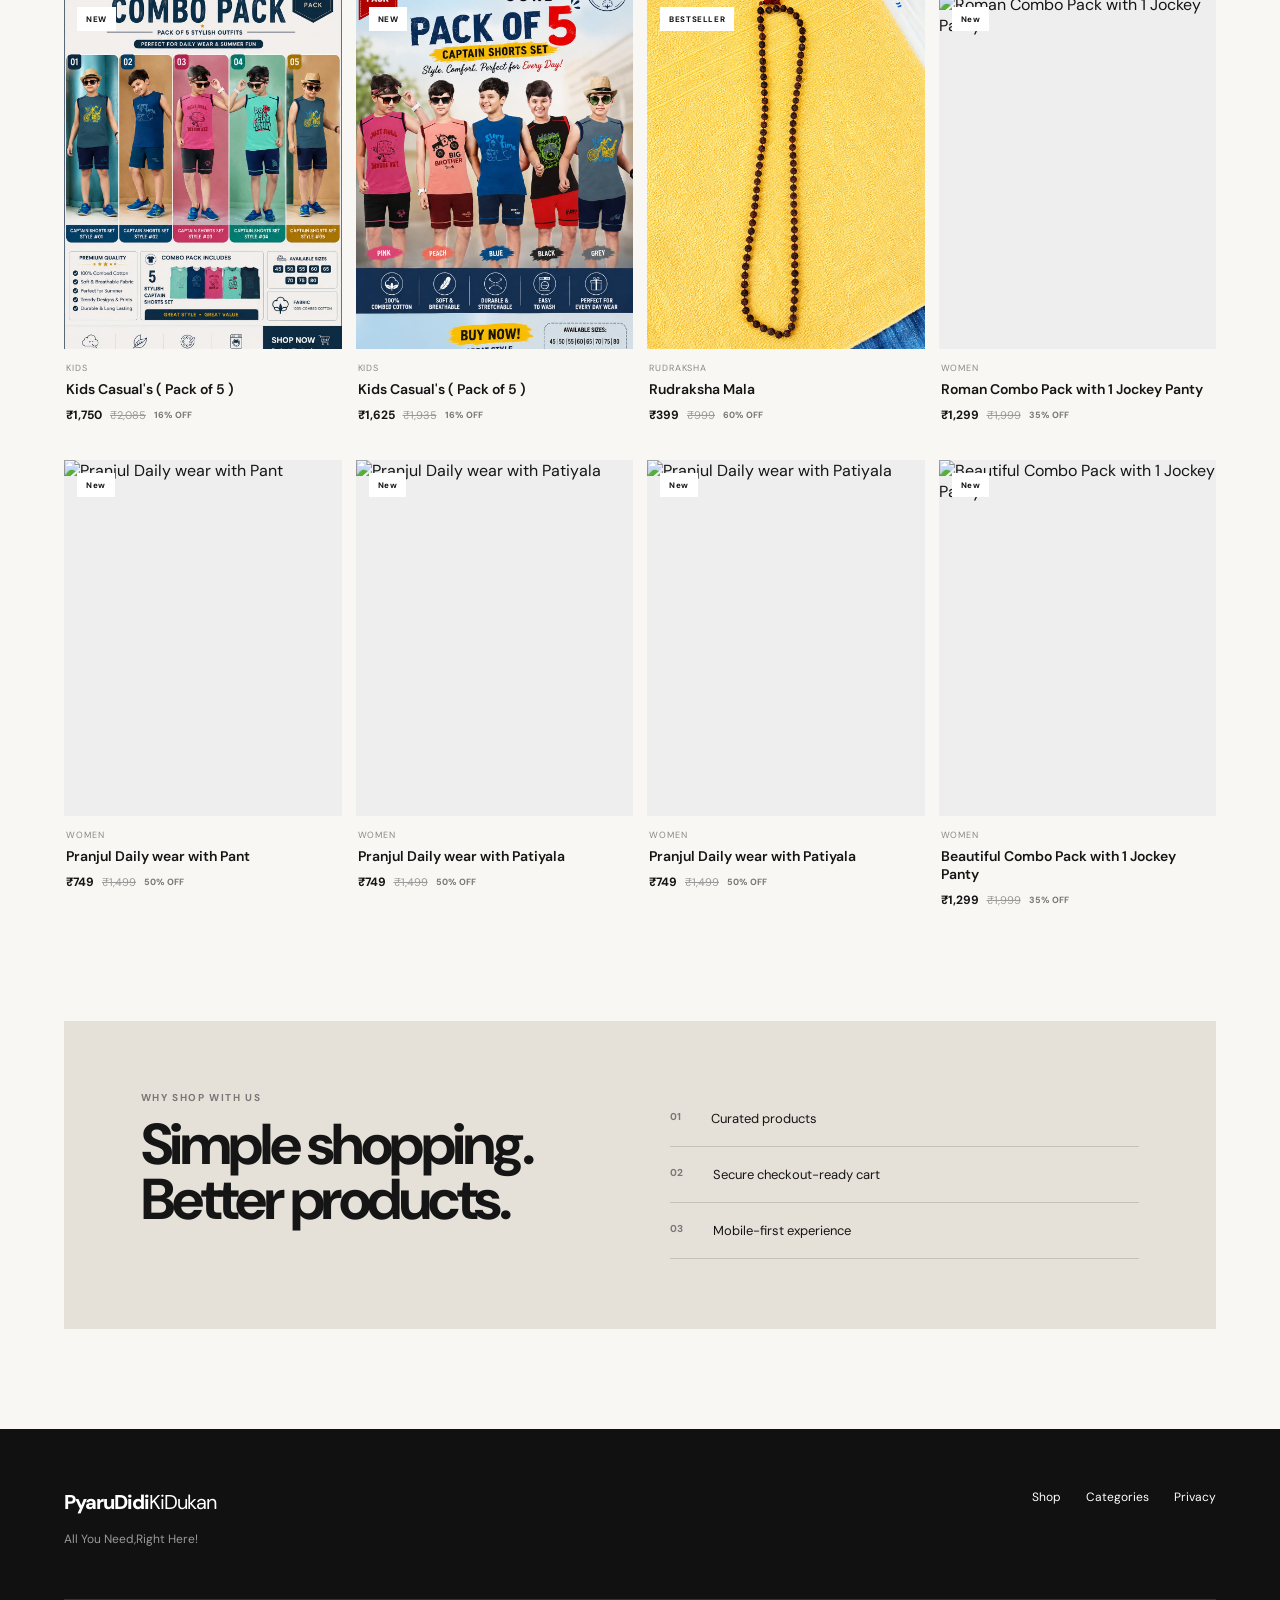
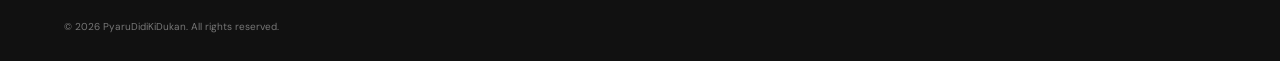
==== commit f8f9db5c: "Rename main.html to index.html" ====
--- a/index.html
+++ b/index.html
@@ -1,946 +1,134 @@
 <!DOCTYPE html>
 <html lang="en">
 <head>
-<meta charset="UTF-8">
-<meta name="viewport" content="width=device-width, initial-scale=1.0">
+  <meta charset="UTF-8">
+  <meta name="viewport" content="width=device-width, initial-scale=1.0">
+  <meta name="description" content="Modern static e-commerce storefront">
+  <title>PyaruDidiKiDukan — Modern Store</title>
+  <link rel="stylesheet" href="style.css">
+</head>
+<body>
+  <div class="announcement">Free shipping on orders over ₹999 • Easy returns</div>
 
-<title>Security Incident</title>
+  <header class="header">
+    <a class="logo" href="index.html" aria-label="PyaruDidiKiDukan home">PyaruDidi<span>KiDukan</span></a>
+    <nav class="desktop-nav">
+      <a href="index.html#shop">Shop</a>
+      <a href="index.html#categories">Categories</a>
+      <a href="index.html#new">New Arrivals</a>
+    </nav>
+    <div class="header-actions">
+      <button class="icon-btn" id="searchToggle" aria-label="Search">⌕</button>
+      <button class="icon-btn cart-btn" id="cartOpen" aria-label="Open cart">🛒<b id="cartCount">0</b></button>
+    </div>
+  </header>
 
-<style>
-*{
-    margin:0;
-    padding:0;
-    box-sizing:border-box;
-}
+  <div class="search-bar" id="searchBar">
+    <input id="searchInput" type="search" placeholder="Search products..." autocomplete="off">
+  </div>
 
-:root{
-    --bg:#050607;
-    --panel:#0b0e10;
-    --panel2:#0f1316;
-    --border:#242a2e;
-    --red:#ff3b3b;
-    --red2:#b91515;
-    --orange:#ff9d3b;
-    --text:#e7e9ea;
-    --muted:#737b80;
-    --green:#36d399;
-}
-
-body{
-    background:
-        radial-gradient(circle at 50% -20%,rgba(255,40,40,.12),transparent 45%),
-        #050607;
-    color:var(--text);
-    font-family:
-        Inter,
-        ui-sans-serif,
-        system-ui,
-        -apple-system,
-        BlinkMacSystemFont,
-        "Segoe UI",
-        sans-serif;
-    min-height:100vh;
-}
-
-/* subtle scanline */
-body::before{
-    content:"";
-    position:fixed;
-    inset:0;
-    pointer-events:none;
-    background:repeating-linear-gradient(
-        0deg,
-        transparent 0px,
-        transparent 3px,
-        rgba(255,255,255,.012) 4px
-    );
-    z-index:999;
-}
-
-/* ================= HEADER ================= */
-
-header{
-    height:64px;
-    border-bottom:1px solid var(--border);
-    display:flex;
-    align-items:center;
-    justify-content:space-between;
-    padding:0 32px;
-    background:rgba(5,6,7,.92);
-}
-
-.brand{
-    display:flex;
-    align-items:center;
-    gap:12px;
-    font-weight:700;
-    letter-spacing:1px;
-}
-
-.logo{
-    width:30px;
-    height:30px;
-    border:1px solid var(--red);
-    display:grid;
-    place-items:center;
-    color:var(--red);
-    font-size:14px;
-}
-
-.status{
-    display:flex;
-    align-items:center;
-    gap:9px;
-    color:#999;
-    font-size:12px;
-    text-transform:uppercase;
-    letter-spacing:1.5px;
-}
-
-.status-dot{
-    width:7px;
-    height:7px;
-    border-radius:50%;
-    background:var(--red);
-    box-shadow:0 0 10px var(--red);
-}
-
-/* ================= MAIN ================= */
-
-.wrapper{
-    width:min(1250px,94%);
-    margin:45px auto;
-}
-
-/* ================= HERO ================= */
-
-.hero{
-    border:1px solid #391515;
-    background:
-        linear-gradient(
-            135deg,
-            rgba(255,30,30,.08),
-            transparent 45%
-        ),
-        var(--panel);
-    padding:45px;
-    position:relative;
-    overflow:hidden;
-}
-
-.hero::after{
-    content:"";
-    position:absolute;
-    right:-120px;
-    top:-120px;
-    width:350px;
-    height:350px;
-    border-radius:50%;
-    border:1px solid rgba(255,50,50,.08);
-    box-shadow:
-        0 0 0 40px rgba(255,50,50,.02),
-        0 0 0 80px rgba(255,50,50,.015);
-}
-
-.label{
-    color:var(--red);
-    font-size:11px;
-    letter-spacing:3px;
-    font-weight:700;
-    margin-bottom:18px;
-}
-
-h1{
-    font-size:clamp(36px,6vw,72px);
-    line-height:.95;
-    letter-spacing:-3px;
-    font-weight:800;
-    max-width:800px;
-}
-
-h1 span{
-    color:var(--red);
-}
-
-.description{
-    margin-top:24px;
-    color:#8d9498;
-    max-width:700px;
-    line-height:1.7;
-    font-size:14px;
-}
-
-/* ================= GRID ================= */
-
-.grid{
-    display:grid;
-    grid-template-columns:1.4fr .6fr;
-    gap:16px;
-    margin-top:16px;
-}
-
-.panel{
-    border:1px solid var(--border);
-    background:var(--panel);
-    padding:25px;
-}
-
-.panel-title{
-    font-size:10px;
-    letter-spacing:2px;
-    color:var(--muted);
-    text-transform:uppercase;
-    margin-bottom:22px;
-}
-
-/* ================= TIMER ================= */
-
-.timer{
-    display:grid;
-    grid-template-columns:repeat(4,1fr);
-    gap:10px;
-}
-
-.time{
-    background:#080a0b;
-    border:1px solid #24282b;
-    padding:20px 10px;
-    text-align:center;
-}
-
-.time strong{
-    display:block;
-    font-family:monospace;
-    font-size:clamp(27px,4vw,45px);
-    color:#f1f1f1;
-    letter-spacing:-2px;
-}
-
-.time small{
-    color:#555d61;
-    font-size:9px;
-    letter-spacing:2px;
-}
-
-/* ================= INCIDENT ================= */
-
-.incident{
-    display:flex;
-    flex-direction:column;
-    gap:15px;
-}
-
-.row{
-    display:flex;
-    justify-content:space-between;
-    border-bottom:1px solid #181c1f;
-    padding-bottom:12px;
-    font-size:12px;
-}
-
-.row:last-child{
-    border:none;
-}
-
-.row span:first-child{
-    color:#656d72;
-}
-
-.row span:last-child{
-    color:#cbd0d2;
-    font-family:monospace;
-}
-
-.critical{
-    color:var(--red)!important;
-}
-
-/* ================= LOWER GRID ================= */
-
-.lower{
-    display:grid;
-    grid-template-columns:1fr 1fr;
-    gap:16px;
-    margin-top:16px;
-}
-
-/* ================= TERMINAL ================= */
-
-.terminal{
-    height:240px;
-    background:#030404;
-    border:1px solid #1c2022;
-    padding:18px;
-    overflow:hidden;
-    font-family:"Courier New",monospace;
-    font-size:11px;
-    line-height:1.8;
-}
-
-.terminal-line{
-    color:#596166;
-}
-
-.terminal-line .timecode{
-    color:#384044;
-}
-
-.warning{
-    color:#c47d38;
-}
-
-.danger{
-    color:var(--red);
-}
-
-.success{
-    color:var(--green);
-}
-
-.cursor{
-    display:inline-block;
-    width:7px;
-    height:12px;
-    background:#aaa;
-    animation:blink .8s infinite;
-}
-
-@keyframes blink{
-    50%{opacity:0}
-}
-
-/* ================= FILE STATS ================= */
-
-.stats{
-    display:grid;
-    grid-template-columns:1fr 1fr;
-    gap:10px;
-}
-
-.stat{
-    background:#080a0b;
-    border:1px solid #202427;
-    padding:20px;
-}
-
-.stat-label{
-    color:#60686d;
-    font-size:10px;
-    letter-spacing:1.5px;
-    text-transform:uppercase;
-}
-
-.stat-value{
-    margin-top:9px;
-    font-size:25px;
-    font-family:monospace;
-}
-
-.stat-value.red{
-    color:var(--red);
-}
-
-/* ================= PAYMENT ================= */
-
-.payment{
-    margin-top:16px;
-    border:1px solid #33251a;
-    background:
-        linear-gradient(
-            90deg,
-            rgba(255,150,50,.04),
-            transparent
-        ),
-        var(--panel);
-    padding:25px;
-}
-
-.payment-header{
-    display:flex;
-    justify-content:space-between;
-    align-items:center;
-    margin-bottom:20px;
-}
-
-.payment-title{
-    color:var(--orange);
-    font-size:11px;
-    letter-spacing:2px;
-}
-
-.amount{
-    font-family:monospace;
-    font-size:30px;
-    color:white;
-}
-
-.reference{
-    display:flex;
-    align-items:center;
-    justify-content:space-between;
-    gap:20px;
-    background:#070808;
-    border:1px solid #24282a;
-    padding:15px;
-}
-
-.reference span{
-    color:#777;
-    font-size:10px;
-    letter-spacing:1px;
-}
-
-.reference code{
-    color:#d2d5d6;
-    font-family:monospace;
-    word-break:break-all;
-}
-
-button{
-    margin-top:18px;
-    width:100%;
-    padding:14px;
-    background:#19110a;
-    border:1px solid #75471f;
-    color:#ffad5c;
-    cursor:pointer;
-    text-transform:uppercase;
-    letter-spacing:2px;
-    font-size:10px;
-    transition:.2s;
-}
-
-button:hover{
-    background:#2a180a;
-    border-color:#ff8c32;
-}
-
-/* ================= FOOTER ================= */
-
-footer{
-    text-align:center;
-    margin:30px 0;
-    color:#41484c;
-    font-size:9px;
-    letter-spacing:2px;
-}
-
-/* ================= RESPONSIVE ================= */
-
-@media(max-width:800px){
-
-    header{
-        padding:0 18px;
-    }
-
-    .wrapper{
-        margin:20px auto;
-    }
-
-    .hero{
-        padding:30px 22px;
-    }
-
-    h1{
-        letter-spacing:-2px;
-    }
-
-    .grid,
-    .lower{
-        grid-template-columns:1fr;
-    }
-
-    .timer{
-        grid-template-columns:repeat(2,1fr);
-    }
-
-    .reference{
-        flex-direction:column;
-        align-items:flex-start;
-    }
-}
-
-@media(max-width:450px){
-
-    .timer{
-        gap:6px;
-    }
-
-    .time{
-        padding:15px 5px;
-    }
-
-    .time strong{
-        font-size:27px;
-    }
-
-    .stats{
-        grid-template-columns:1fr;
-    }
-}
-</style>
-</head>
-
-<body>
-
-<header>
-
-    <div class="brand">
-        <div class="logo">X</div>
-        <div>SECURITY // INCIDENT</div>
-    </div>
-
-    <div class="status">
-        <div class="status-dot"></div>
-        SYSTEM COMPROMISED
-    </div>
-
-</header>
-
-
-<main class="wrapper">
-
-    <!-- HERO -->
-
+  <main>
     <section class="hero">
-
-        <div class="label">
-            INCIDENT RESPONSE / CRITICAL
-        </div>
-
-        <h1>
-            YOUR WEBSITE<br>
-            <span>HAS BEEN COMPROMISED.</span>
-        </h1>
-
+      <div class="hero-copy">
+        <p class="eyebrow">NEW SEASON</p>
+        <h1>Style that<br><em>fits you.</em></h1>
+        <p>Discover curated products across fashion, lifestyle, accessories and more.</p>
+        <a class="primary-btn" href="#shop">Shop now <span>→</span></a>
+      </div>
+      <div class="hero-art">
+        <div class="hero-card card-one">NEW<br>DROP</div>
+        <div class="hero-card card-two">CURATED<br>FOR YOU</div>
+      </div>
     </section>
 
-
-    <!-- TIMER + INCIDENT -->
-
-    <section class="grid">
-
-        <div class="panel">
-
-            <div class="panel-title">
-                Decryption deadline
-            </div>
-
-            <div class="timer">
-
-                <div class="time">
-                    <strong id="days">07</strong>
-                    <small>DAYS</small>
-                </div>
-
-                <div class="time">
-                    <strong id="hours">00</strong>
-                    <small>HOURS</small>
-                </div>
-
-                <div class="time">
-                    <strong id="minutes">00</strong>
-                    <small>MINUTES</small>
-                </div>
-
-                <div class="time">
-                    <strong id="seconds">00</strong>
-                    <small>SECONDS</small>
-                </div>
-
-            </div>
-
+    <section class="section" id="categories">
+      <div class="section-head">
+        <div>
+          <p class="eyebrow">EXPLORE</p>
+          <h2>Shop by category</h2>
         </div>
-
-
-        <div class="panel">
-
-            <div class="panel-title">
-                Incident details
-            </div>
-
-            <div class="incident">
-
-                <div class="row">
-                    <span>Status</span>
-                    <span class="critical">CRITICAL</span>
-                </div>
-
-                <div class="row">
-                    <span>Detection</span>
-                    <span>12:45:34 UTC</span>
-                </div>
-
-                <div class="row">
-                    <span>Encryption</span>
-                    <span class="critical">SIMULATED</span>
-                </div>
-
-                <div class="row">
-                    <span>Protocol</span>
-                    <span>RSA-4096</span>
-                </div>
-
-            </div>
-
-        </div>
-
+      </div>
+      <div class="category-grid" id="categoryGrid"></div>
     </section>
 
-
-    <!-- TERMINAL + STATS -->
-
-    <section class="lower">
-
-        <div class="panel">
-
-            <div class="panel-title">
-                System activity
-            </div>
-
-            <div class="terminal" id="terminal">
-
-                <div class="terminal-line">
-                    <span class="timecode">[09:41:21]</span>
-                    Initializing incident monitor...
-                </div>
-
-                <div class="terminal-line">
-                    <span class="timecode">[09:41:22]</span>
-                    Establishing secure session...
-                </div>
-
-                <div class="terminal-line warning">
-                    <span class="timecode">[09:41:23]</span>
-                    WARNING: unauthorized activity detected
-                </div>
-
-                <div class="terminal-line danger">
-                    <span class="timecode">[09:41:24]</span>
-                    ALERT: ransomware event
-                </div>
-
-                <div class="terminal-line">
-                    <span class="timecode">[09:41:25]</span>
-                    Generating incident identifier...
-                </div>
-
-                <div class="terminal-line success">
-                    <span class="timecode">[09:41:26]</span>
-                    Incident monitor initialized.
-                </div>
-
-                <br>
-
-                <span class="cursor"></span>
-
-            </div>
-
+    <section class="section" id="shop">
+      <div class="section-head">
+        <div>
+          <p class="eyebrow">OUR COLLECTION</p>
+          <h2>All products</h2>
         </div>
-
-
-        <div class="panel">
-
-            <div class="panel-title">
-                Impact assessment
-            </div>
-
-            <div class="stats">
-
-                <div class="stat">
-                    <div class="stat-label">
-                        Files affected
-                    </div>
-
-                    <div
-                        class="stat-value red"
-                        id="fileCount">
-                        18,492
-                    </div>
-                </div>
-
-                <div class="stat">
-                    <div class="stat-label">
-                        Directories
-                    </div>
-
-                    <div class="stat-value">
-                        1,284
-                    </div>
-                </div>
-
-                <div class="stat">
-                    <div class="stat-label">
-                        Data volume
-                    </div>
-
-                    <div class="stat-value">
-                        74.8 GB
-                    </div>
-                </div>
-
-                <div class="stat">
-                    <div class="stat-label">
-                        Threat level
-                    </div>
-
-                    <div class="stat-value red">
-                        HIGH
-                    </div>
-                </div>
-
-            </div>
-
-        </div>
-
+        <select id="sortSelect" class="sort-select" aria-label="Sort products">
+          <option value="featured">Featured</option>
+          <option value="price-low">Price: Low to high</option>
+          <option value="price-high">Price: High to low</option>
+          <option value="name">Name: A–Z</option>
+        </select>
+      </div>
+      <div class="active-filter" id="activeFilter"></div>
+      <div class="product-grid" id="productGrid"></div>
+      <div class="empty-state" id="emptyState" hidden>
+        <div>⌕</div>
+        <h3>No products found</h3>
+        <p>Try another search or category.</p>
+      </div>
     </section>
 
+    <section class="promo" id="new">
+      <div>
+        <p class="eyebrow">WHY SHOP WITH US</p>
+        <h2>Simple shopping.<br>Better products.</h2>
+      </div>
+      <div class="benefits">
+        <div><strong>01</strong><span>Curated products</span></div>
+        <div><strong>02</strong><span>Secure checkout-ready cart</span></div>
+        <div><strong>03</strong><span>Mobile-first experience</span></div>
+      </div>
+    </section>
+  </main>
 
-    <!-- PAYMENT -->
+  <footer>
+    <div class="footer-brand">
+      <a class="logo" href="index.html">PyaruDidi<span>KiDukan</span></a>
+      <p>All You Need,Right Here!</p>
+    </div>
+    <div class="footer-links">
+      <a href="#shop">Shop</a>
+      <a href="#categories">Categories</a>
+      <a href="privacy.html">Privacy</a>
+    </div>
+    <p class="copyright">© <span id="year"></span> PyaruDidiKiDukan. All rights reserved.</p>
+  </footer>
 
-    <section class="payment">
+  <div class="overlay" id="overlay"></div>
 
-        <div class="payment-header">
+  <aside class="cart-drawer" id="cartDrawer" aria-label="Shopping cart">
+    <div class="cart-head">
+      <h2>Your cart</h2>
+      <button class="close-btn" id="cartClose">×</button>
+    </div>
+    <div class="cart-items" id="cartItems"></div>
+    <div class="cart-empty" id="cartEmpty">
+      <div class="empty-icon">🛒</div>
+      <h3>Your cart is empty</h3>
+      <p>Add something you love.</p>
+    </div>
+    <div class="cart-footer" id="cartFooter">
+      <div class="total-row"><span>Subtotal</span><strong id="cartSubtotal">₹0</strong></div>
+      <p>Shipping and taxes are calculated at checkout.</p>
+      <button class="primary-btn full" id="checkoutBtn">
+        Order Now on WhatsApp
+      </button>
+    </div>
+  </aside>
 
-            <div class="payment-title">
-                SIMULATED RECOVERY DEMAND
-            </div>
+  <div class="product-modal" id="productModal">
+    <button class="modal-close" id="modalClose">×</button>
+    <div id="modalContent"></div>
+  </div>
 
-            <div class="amount">
-                1 BTC
-            </div>
+  <div class="toast" id="toast"></div>
 
-        </div>
-
-        <div class="reference">
-
-            <span>
-                INCIDENT REFERENCE
-            </span>
-
-            <code id="incidentID">
-                GENERATING...
-            </code>
-
-        </div>
-
-        <button onclick="simulationNotice()">
-            VIEW RECOVERY INSTRUCTIONS
-        </button>
-
-    </section>
-
-
-    <footer>
-        CONTROLLED CYBERSECURITY SIMULATION // NO REAL DATA AFFECTED
-    </footer>
-
-</main>
-
-
-<script>
-
-/* ==========================================
-   RANDOM INCIDENT ID
-========================================== */
-
-function generateIncidentID(){
-
-    const chars =
-        "ABCDEFGHIJKLMNOPQRSTUVWXYZ0123456789";
-
-    let id = "";
-
-    for(let i = 0; i < 32; i++){
-
-        if(i > 0 && i % 8 === 0){
-            id += "-";
-        }
-
-        id += chars[
-            Math.floor(Math.random() * chars.length)
-        ];
-    }
-
-    return id;
-}
-
-document.getElementById("incidentID")
-    .textContent = generateIncidentID();
-
-
-/* ==========================================
-   7 DAY COUNTDOWN
-========================================== */
-
-const deadline =
-    Date.now() +
-    (7 * 24 * 60 * 60 * 1000);
-
-
-function updateCountdown(){
-
-    let remaining =
-        deadline - Date.now();
-
-    if(remaining < 0){
-        remaining = 0;
-    }
-
-    const days =
-        Math.floor(
-            remaining /
-            (1000 * 60 * 60 * 24)
-        );
-
-    const hours =
-        Math.floor(
-            (remaining /
-            (1000 * 60 * 60)) % 24
-        );
-
-    const minutes =
-        Math.floor(
-            (remaining /
-            (1000 * 60)) % 60
-        );
-
-    const seconds =
-        Math.floor(
-            (remaining / 1000) % 60
-        );
-
-
-    document.getElementById("days")
-        .textContent =
-        String(days).padStart(2,"0");
-
-    document.getElementById("hours")
-        .textContent =
-        String(hours).padStart(2,"0");
-
-    document.getElementById("minutes")
-        .textContent =
-        String(minutes).padStart(2,"0");
-
-    document.getElementById("seconds")
-        .textContent =
-        String(seconds).padStart(2,"0");
-}
-
-updateCountdown();
-
-setInterval(updateCountdown,1000);
-
-
-/* ==========================================
-   SIMULATED FILE COUNTER
-========================================== */
-
-let files = 18492;
-
-setInterval(() => {
-
-    // Only visual simulation
-    if(Math.random() > .65){
-
-        files += Math.floor(
-            Math.random() * 4
-        );
-
-        document.getElementById("fileCount")
-            .textContent =
-            files.toLocaleString();
-    }
-
-},3500);
-
-
-/* ==========================================
-   TERMINAL LOG SIMULATION
-========================================== */
-
-const terminal =
-    document.getElementById("terminal");
-
-const messages = [
-
-    "Monitoring simulated filesystem...",
-    "Checking endpoint integrity...",
-    "Analyzing authentication events...",
-    "Reviewing suspicious processes...",
-    "Updating incident telemetry...",
-    "Generating forensic event...",
-    "Monitoring network activity...",
-    "Integrity check completed.",
-    "Awaiting incident response..."
-];
-
-let messageIndex = 0;
-
-
-setInterval(() => {
-
-    const line =
-        document.createElement("div");
-
-    line.className =
-        "terminal-line";
-
-    const now =
-        new Date();
-
-    const time =
-        now.toLocaleTimeString(
-            "en-US",
-            {
-                hour12:false
-            }
-        );
-
-    line.innerHTML =
-        `<span class="timecode">
-        [${time}]
-        </span>
-        ${messages[messageIndex]}`;
-
-    terminal.insertBefore(
-        line,
-        terminal.lastElementChild
-    );
-
-    messageIndex =
-        (messageIndex + 1) %
-        messages.length;
-
-
-    while(terminal.children.length > 10){
-
-        terminal.removeChild(
-            terminal.children[0]
-        );
-
-    }
-
-},3000);
-
-
-/* ==========================================
-   BUTTON
-========================================== */
-
-function simulationNotice(){
-
-    alert(
-        "This is a ransomware-interface.\n\n" +
-        "payment in given time.\n" +
-        "files have been encrypted.\n" +
-        "data has been collected or transmitted."
-    );
-
-}
-
-</script>
-
+  <script src="products.js"></script>
+  <script src="app.js"></script>
 </body>
 </html>
--- a/style.css
+++ b/style.css
@@ -0,0 +1,206 @@
+@import url('https://fonts.googleapis.com/css2?family=DM+Sans:wght@400;500;600;700&family=Playfair+Display:ital,wght@0,600;1,600&display=swap');
+
+:root {
+  --bg: #f8f7f4;
+  --surface: #fff;
+  --text: #151515;
+  --muted: #777;
+  --line: #e5e3df;
+  --accent: #111;
+  --radius: 18px;
+}
+
+* { box-sizing: border-box; margin: 0; padding: 0; }
+html { scroll-behavior: smooth; }
+body { font-family: "DM Sans", sans-serif; background: var(--bg); color: var(--text); }
+body.no-scroll { overflow: hidden; }
+button, input, select { font: inherit; }
+button, a { -webkit-tap-highlight-color: transparent; }
+button { cursor: pointer; border: 0; }
+a { color: inherit; text-decoration: none; }
+
+.announcement {
+  background: #111; color: #fff; text-align: center; padding: 9px 16px;
+  font-size: 11px; letter-spacing: .08em; text-transform: uppercase;
+}
+.header {
+  height: 76px; background: rgba(255,255,255,.94); backdrop-filter: blur(15px);
+  display: flex; align-items: center; justify-content: space-between; padding: 0 5vw;
+  position: sticky; top: 0; z-index: 30; border-bottom: 1px solid var(--line);
+}
+.logo { font-weight: 800; font-size: 20px; letter-spacing: -.05em; }
+.logo span { font-weight: 400; }
+.desktop-nav { display: flex; gap: 34px; font-size: 13px; }
+.desktop-nav a:hover, .footer-links a:hover { opacity: .55; }
+.header-actions { display: flex; gap: 8px; }
+.icon-btn { width: 40px; height: 40px; background: transparent; font-size: 21px; position: relative; }
+.cart-btn b {
+  position: absolute; right: 0; top: 0; background: #111; color: #fff; border-radius: 50%;
+  min-width: 16px; height: 16px; padding: 0 4px; font-size: 9px; display: grid; place-items: center;
+}
+.search-bar { display: none; padding: 12px 5vw; background: #fff; border-bottom: 1px solid var(--line); }
+.search-bar.open { display: block; }
+.search-bar input {
+  width: 100%; border: 0; outline: 0; background: #f5f4f1; padding: 15px 18px; border-radius: 10px;
+}
+
+.hero {
+  min-height: 620px; display: grid; grid-template-columns: 1fr 1fr; overflow: hidden; background: #ece9e2;
+}
+.hero-copy { padding: 8vw 5vw; display: flex; flex-direction: column; justify-content: center; }
+.eyebrow { font-size: 10px; letter-spacing: .16em; font-weight: 700; color: var(--muted); margin-bottom: 14px; }
+.hero h1 { font-size: clamp(54px, 7vw, 100px); line-height: .88; letter-spacing: -.065em; max-width: 700px; }
+.hero h1 em { font-family: "Playfair Display", serif; font-weight: 600; }
+.hero-copy > p:not(.eyebrow) { max-width: 430px; margin: 28px 0; color: #65635f; line-height: 1.7; }
+.primary-btn {
+  width: fit-content; display: inline-flex; align-items: center; justify-content: center; gap: 25px;
+  background: #111; color: #fff; padding: 16px 21px; font-size: 12px; font-weight: 700;
+  transition: transform .2s, background .2s;
+}
+.primary-btn:hover { transform: translateY(-2px); background: #333; }
+.primary-btn.full { width: 100%; }
+.hero-art { position: relative; overflow: hidden; background: #d5d0c7; }
+.hero-card {
+  position: absolute; display: grid; place-items: center; text-align: center; font-weight: 700;
+  letter-spacing: .05em; line-height: 1.05; box-shadow: 0 25px 70px rgba(0,0,0,.12);
+}
+.card-one { width: 45%; aspect-ratio: .72; right: 22%; top: 14%; background: #b7b0a4; font-size: clamp(22px, 3vw, 44px); transform: rotate(6deg); }
+.card-two { width: 38%; aspect-ratio: .72; right: 9%; bottom: 8%; background: #eeeae2; font-size: clamp(14px, 2vw, 26px); transform: rotate(-9deg); }
+
+.section { padding: 100px 5vw; }
+.section-head { display: flex; justify-content: space-between; align-items: end; gap: 20px; margin-bottom: 35px; }
+.section h2 { font-size: clamp(32px, 4vw, 54px); letter-spacing: -.05em; }
+.sort-select { border: 1px solid var(--line); background: #fff; padding: 11px 14px; outline: 0; border-radius: 7px; }
+.category-grid { display: grid; grid-template-columns: repeat(4, 1fr); gap: 14px; }
+.category-card { text-align: left; background: transparent; position: relative; overflow: hidden; border-radius: var(--radius); aspect-ratio: 1; }
+.category-card img { width: 100%; height: 100%; object-fit: cover; display: block; filter: brightness(.72); transition: transform .45s; }
+.category-card:hover img { transform: scale(1.05); }
+.category-card span { position: absolute; left: 22px; bottom: 30px; color: #fff; font-size: 25px; font-weight: 600; }
+.category-card small { position: absolute; left: 22px; bottom: 14px; color: rgba(255,255,255,.75); font-size: 10px; }
+.product-grid { display: grid; grid-template-columns: repeat(4, 1fr); gap: 24px 14px; }
+.product-image-wrap { position: relative; aspect-ratio: .78; overflow: hidden; background: #eee; cursor: pointer; }
+.product-image { width: 100%; height: 100%; object-fit: cover; display: block; transition: transform .45s; }
+.product-image-wrap:hover .product-image { transform: scale(1.035); }
+.badge { position: absolute; z-index: 2; top: 13px; left: 13px; background: #fff; padding: 7px 9px; font-size: 8px; font-weight: 800; letter-spacing: .08em; }
+.quick-add {
+  position: absolute; right: 12px; bottom: 12px; width: 42px; height: 42px; border-radius: 50%;
+  background: #fff; font-size: 23px; box-shadow: 0 6px 25px rgba(0,0,0,.13); opacity: 0; transform: translateY(7px); transition: .25s;
+}
+.product-image-wrap:hover .quick-add { opacity: 1; transform: translateY(0); }
+.product-info { padding: 13px 2px; }
+.product-category { color: #8a8884; font-size: 9px; text-transform: uppercase; letter-spacing: .1em; margin-bottom: 6px; }
+.product-info h3 { font-size: 14px; font-weight: 600; margin-bottom: 9px; cursor: pointer; }
+.price { display: flex; align-items: center; gap: 8px; font-size: 12px; }
+.price del { color: #999; font-size: 11px; }
+.price span { color: #777; font-size: 9px; font-weight: 700; }
+.active-filter { min-height: 32px; margin-top: -20px; margin-bottom: 18px; }
+.active-filter button { background: #111; color: #fff; border-radius: 20px; padding: 7px 12px; font-size: 10px; }
+.empty-state { text-align: center; padding: 80px 20px; }
+.empty-state div { font-size: 45px; margin-bottom: 10px; }
+.empty-state h3 { font-size: 20px; }
+.empty-state p { color: var(--muted); margin-top: 7px; }
+
+.promo { margin: 0 5vw 100px; padding: 70px 6vw; background: #e6e1d8; display: grid; grid-template-columns: 1fr 1fr; gap: 60px; }
+.promo h2 { font-size: clamp(35px, 4.5vw, 62px); letter-spacing: -.06em; line-height: .95; }
+.benefits { display: grid; }
+.benefits div { display: flex; gap: 30px; padding: 19px 0; border-bottom: 1px solid rgba(0,0,0,.14); font-size: 13px; }
+.benefits strong { font-size: 10px; color: #777; }
+footer { background: #111; color: #fff; padding: 60px 5vw 28px; display: grid; grid-template-columns: 1fr auto; gap: 50px; }
+footer .logo { color: #fff; }
+.footer-brand p { color: #999; max-width: 340px; font-size: 12px; line-height: 1.6; margin-top: 15px; }
+.footer-links { display: flex; gap: 25px; font-size: 12px; }
+.copyright { grid-column: 1 / -1; border-top: 1px solid #333; padding-top: 20px; color: #777; font-size: 10px; }
+
+.overlay { position: fixed; inset: 0; background: rgba(0,0,0,.45); z-index: 40; opacity: 0; visibility: hidden; transition: .25s; }
+.overlay.show { opacity: 1; visibility: visible; }
+.cart-drawer {
+  position: fixed; z-index: 50; right: 0; top: 0; width: min(430px, 100%); height: 100dvh;
+  background: #fff; transform: translateX(100%); transition: transform .3s; display: flex; flex-direction: column;
+}
+.cart-drawer.open { transform: translateX(0); }
+.cart-head { display: flex; align-items: center; justify-content: space-between; padding: 24px; border-bottom: 1px solid var(--line); }
+.cart-head h2 { font-size: 22px; letter-spacing: -.04em; }
+.close-btn, .modal-close { background: transparent; font-size: 28px; line-height: 1; }
+.cart-items { padding: 15px 24px; overflow: auto; flex: 1; }
+.cart-item { display: grid; grid-template-columns: 75px 1fr 20px; gap: 14px; padding: 14px 0; border-bottom: 1px solid var(--line); }
+.cart-item img { width: 75px; height: 90px; object-fit: cover; }
+.cart-item h4 { font-size: 12px; margin: 2px 0 7px; }
+.cart-item p { font-size: 11px; color: #555; }
+.qty { display: flex; align-items: center; gap: 12px; margin-top: 13px; }
+.qty button { width: 24px; height: 24px; background: #f1f0ed; border-radius: 50%; }
+.qty span { font-size: 11px; }
+.remove-item { background: transparent; font-size: 18px; color: #888; }
+.cart-empty { flex: 1; display: flex; flex-direction: column; align-items: center; justify-content: center; color: #777; }
+.empty-icon { font-size: 45px; margin-bottom: 12px; }
+.cart-empty h3 { color: #111; font-size: 17px; }
+.cart-empty p { font-size: 12px; margin-top: 5px; }
+.cart-footer { padding: 20px 24px 28px; border-top: 1px solid var(--line); }
+.total-row { display: flex; justify-content: space-between; margin-bottom: 8px; }
+.cart-footer > p { color: #888; font-size: 10px; margin-bottom: 18px; }
+
+.product-modal {
+  position: fixed; z-index: 60; width: min(900px, calc(100% - 30px)); max-height: calc(100dvh - 30px);
+  overflow: auto; left: 50%; top: 50%; transform: translate(-50%, -45%); opacity: 0; visibility: hidden;
+  background: #fff; display: grid; grid-template-columns: 1fr 1fr; transition: .25s;
+}
+.product-modal.show { opacity: 1; visibility: visible; transform: translate(-50%, -50%); }
+.modal-close { position: absolute; right: 15px; top: 15px; z-index: 3; }
+.modal-image { min-height: 500px; background: #eee; }
+.modal-image img { width: 100%; height: 100%; object-fit: cover; }
+.modal-info { padding: 70px 45px 45px; display: flex; flex-direction: column; justify-content: center; }
+.modal-info h2 { font-size: clamp(28px, 4vw, 46px); line-height: .98; letter-spacing: -.05em; }
+.modal-price { font-size: 18px; font-weight: 700; margin: 20px 0; }
+.modal-price del { color: #999; font-size: 13px; margin-left: 8px; }
+.modal-info > p:not(.eyebrow):not(.sku) { color: #777; font-size: 13px; line-height: 1.7; margin-bottom: 20px; }
+.sku { font-size: 9px; color: #aaa; margin-bottom: 25px; }
+.toast { position: fixed; z-index: 100; bottom: 25px; left: 50%; transform: translate(-50%, 20px); background: #111; color: #fff; padding: 12px 18px; font-size: 11px; opacity: 0; visibility: hidden; transition: .25s; }
+.toast.show { opacity: 1; visibility: visible; transform: translate(-50%, 0); }
+
+@media (max-width: 900px) {
+  .hero { min-height: 560px; }
+  .category-grid, .product-grid { grid-template-columns: repeat(2, 1fr); }
+  .promo { grid-template-columns: 1fr; }
+}
+@media (max-width: 650px) {
+  .header { height: 64px; padding: 0 18px; }
+  .desktop-nav { display: none; }
+  .announcement { font-size: 8px; }
+  .hero { display: block; min-height: 0; }
+  .hero-copy { padding: 70px 20px 55px; }
+  .hero-art { height: 350px; }
+  .section { padding: 65px 18px; }
+  .section-head { align-items: start; flex-direction: column; }
+  .sort-select { width: 100%; }
+  .category-grid { gap: 8px; }
+  .category-card span { left: 14px; bottom: 25px; font-size: 18px; }
+  .category-card small { left: 14px; bottom: 12px; }
+  .product-grid { gap: 22px 9px; }
+  .quick-add { opacity: 1; transform: none; width: 36px; height: 36px; }
+  .product-info h3 { font-size: 12px; }
+  .promo { margin: 0 18px 65px; padding: 45px 25px; }
+  footer { padding: 45px 18px 25px; grid-template-columns: 1fr; }
+  .footer-links { flex-wrap: wrap; }
+  .copyright { grid-column: 1; }
+  .product-modal { grid-template-columns: 1fr; max-height: calc(100dvh - 20px); }
+  .modal-image { min-height: 350px; height: 48vh; }
+  .modal-info { padding: 35px 25px 25px; }
+}
+
+.modal-actions {
+  display: flex;
+  gap: 12px;
+  margin-top: 20px;
+}
+
+.modal-actions .primary-btn {
+  flex: 1;
+}
+
+.whatsapp-btn {
+  cursor: pointer;
+}
+@media (max-width: 480px) {
+  .modal-actions {
+    flex-direction: column;
+  }
+}
